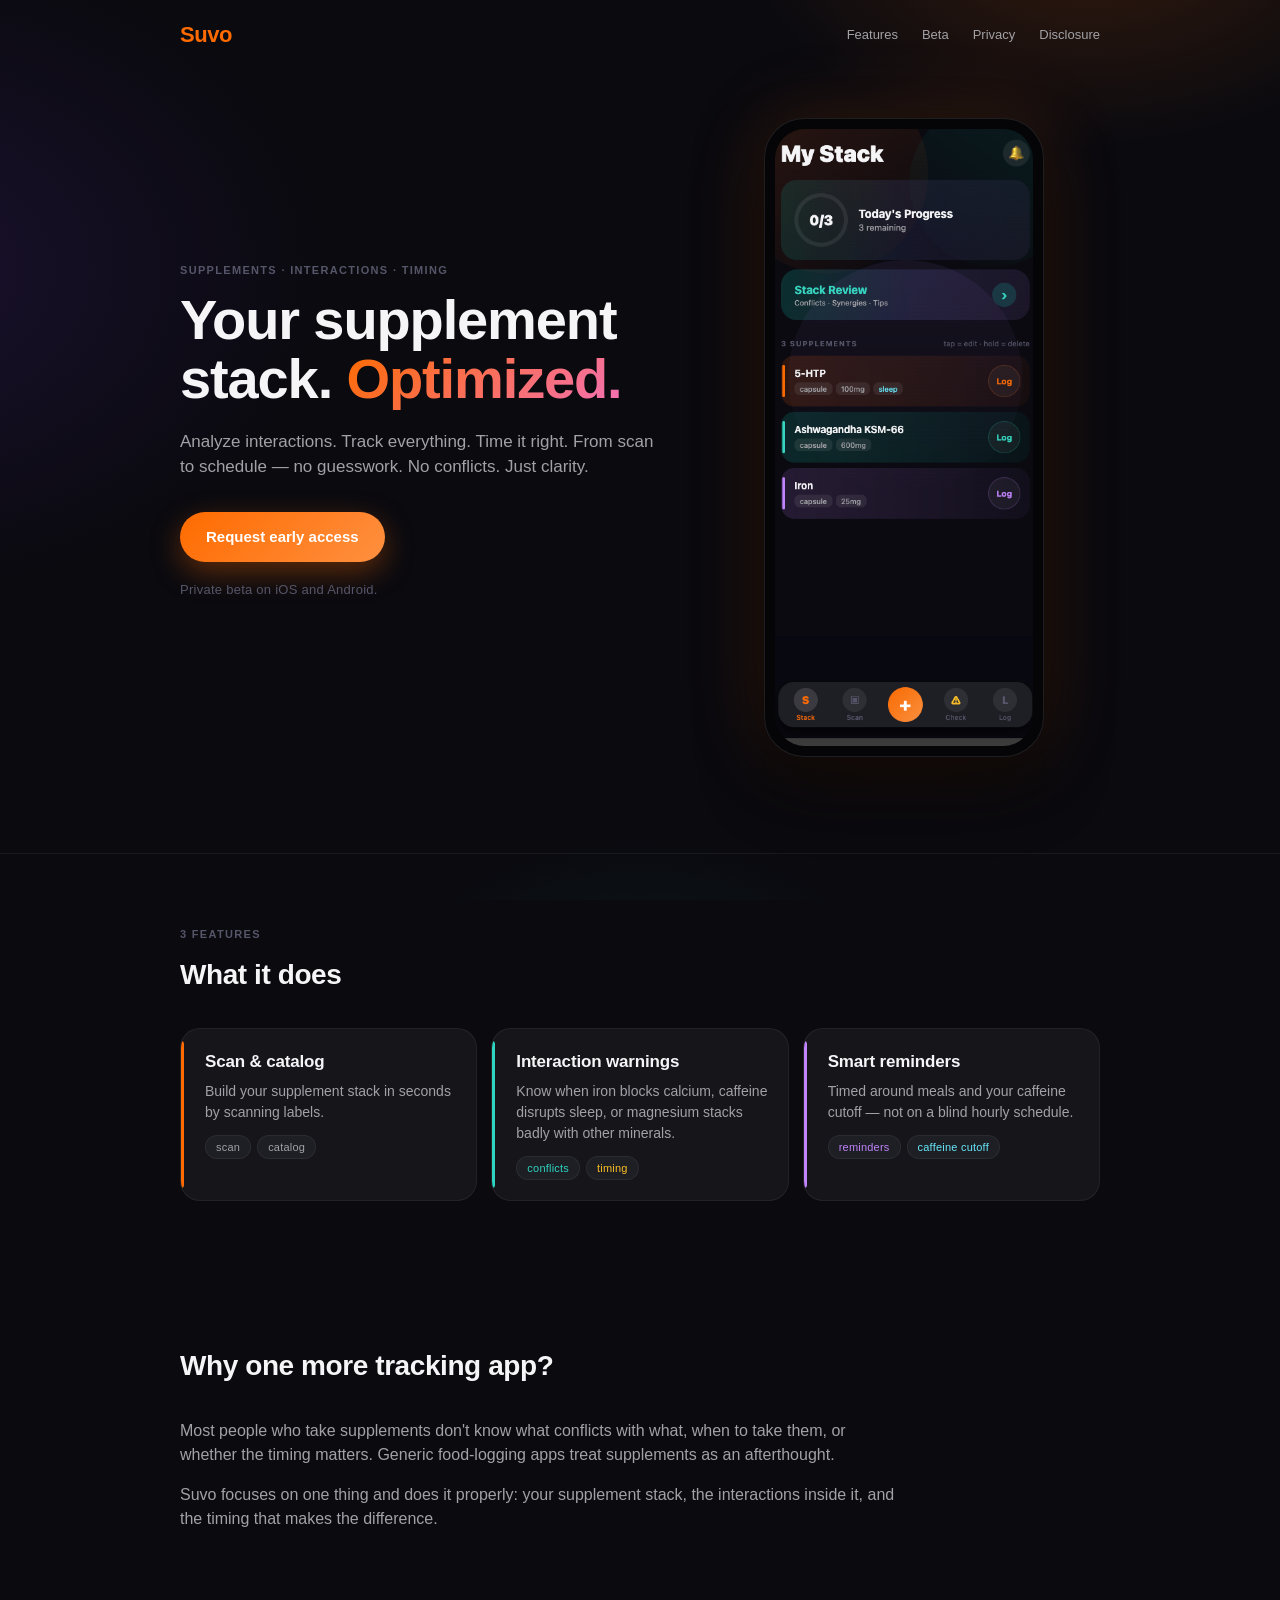
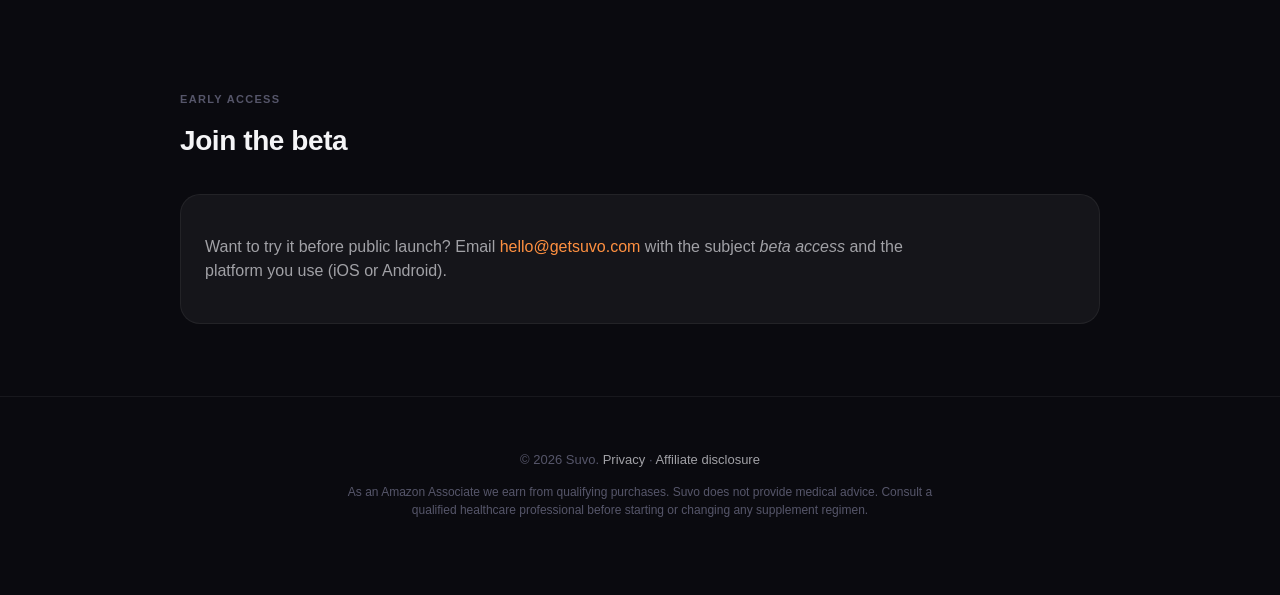
==== index.html @ 3c83281f "copy(landing): section label → 'Supplements · Interactions · Timing' Co-Authored-By: Claude Opus 4.7" ====
<!doctype html>
<html lang="en">
<head>
  <meta charset="utf-8" />
  <meta name="viewport" content="width=device-width,initial-scale=1" />
  <title>Suvo — Supplement tracking, interactions & timing</title>
  <meta name="description" content="Suvo is a mobile app for people who take supplements seriously. Scan your stack, spot interactions, and time supplements around meals and sleep." />
  <link rel="stylesheet" href="style.css" />
  <link rel="icon" type="image/x-icon" href="assets/favicon.ico" />
  <link rel="icon" type="image/png" sizes="96x96" href="assets/favicon-96.png" />
  <link rel="icon" type="image/png" sizes="32x32" href="assets/favicon.png" />
  <link rel="apple-touch-icon" sizes="180x180" href="assets/apple-touch-icon.png" />
  <meta property="og:title" content="Suvo — Supplement tracking, interactions & timing" />
  <meta property="og:description" content="Scan your stack, spot interactions, and time supplements around meals and sleep." />
  <meta property="og:image" content="https://getsuvo.com/assets/og-image.png" />
  <meta property="og:type" content="website" />
  <meta name="twitter:card" content="summary_large_image" />
</head>
<body>
  <header class="hero">
    <nav>
      <a href="/" class="brand" aria-label="Suvo home">Suvo</a>
      <a href="#features">Features</a>
      <a href="#beta">Beta</a>
      <a href="privacy.html">Privacy</a>
      <a href="affiliates.html">Disclosure</a>
    </nav>

    <div class="hero-inner">
      <div class="hero-copy">
        <span class="section-label">Supplements · Interactions · Timing</span>
        <h1>Your supplement stack. <span class="accent">Optimized.</span></h1>
        <p class="lede">
          Analyze interactions. Track everything. Time it right.
          From scan to schedule — no guesswork. No conflicts. Just clarity.
        </p>
        <a class="cta" href="#beta">Request early access</a>
        <p class="status">Private beta on iOS and Android.</p>
      </div>
      <div class="hero-shot" aria-hidden="true">
        <div class="phone">
          <img src="img/my-stack.png" alt="Suvo My Stack screen showing Today's Progress, Stack Review, and three supplements: 5-HTP, Ashwagandha KSM-66, and Iron." />
        </div>
      </div>
    </div>
  </header>

  <section id="features" class="features">
    <span class="section-label">3 Features</span>
    <h2>What it does</h2>
    <div class="grid">
      <article>
        <h3>Scan &amp; catalog</h3>
        <p>Build your supplement stack in seconds by scanning labels.</p>
        <div class="tags">
          <span class="tag">scan</span>
          <span class="tag">catalog</span>
        </div>
      </article>
      <article>
        <h3>Interaction warnings</h3>
        <p>Know when iron blocks calcium, caffeine disrupts sleep, or magnesium stacks badly with other minerals.</p>
        <div class="tags">
          <span class="tag teal">conflicts</span>
          <span class="tag warn">timing</span>
        </div>
      </article>
      <article>
        <h3>Smart reminders</h3>
        <p>Timed around meals and your caffeine cutoff — not on a blind hourly schedule.</p>
        <div class="tags">
          <span class="tag purple">reminders</span>
          <span class="tag info">caffeine cutoff</span>
        </div>
      </article>
    </div>
  </section>

  <section id="about" class="about">
    <h2>Why one more tracking app?</h2>
    <p>
      Most people who take supplements don't know what conflicts with what, when to take them,
      or whether the timing matters. Generic food-logging apps treat supplements as an afterthought.
    </p>
    <p>
      Suvo focuses on one thing and does it properly: your supplement stack, the interactions
      inside it, and the timing that makes the difference.
    </p>
  </section>

  <section id="beta" class="beta">
    <span class="section-label">Early access</span>
    <h2>Join the beta</h2>
    <div class="card">
      <p>
        Want to try it before public launch?
        Email <a href="mailto:hello@getsuvo.com">hello@getsuvo.com</a> with the subject
        <em>beta access</em> and the platform you use (iOS or Android).
      </p>
    </div>
  </section>

  <footer>
    <p>&copy; 2026 Suvo. <a href="privacy.html">Privacy</a> · <a href="affiliates.html">Affiliate disclosure</a></p>
    <p class="fine">
      As an Amazon Associate we earn from qualifying purchases.
      Suvo does not provide medical advice. Consult a qualified healthcare professional
      before starting or changing any supplement regimen.
    </p>
  </footer>
</body>
</html>
---- style.css ----
/* Suvo landing — mirrors mobile/lib/theme.ts */

:root {
  --brand: #FF6B00;
  --brand-light: #FF9040;
  --brand-dark: #CC5500;

  --bg: #0A0A0F;
  --bg-card: #15151A;
  --bg-elevated: #1E1E25;

  --text: #F5F5F7;
  --text-secondary: #A1A1A6;
  --text-muted: #56566A;

  --success: #34D399;
  --warning: #FBBF24;
  --danger: #FB7185;
  --info: #67E8F9;
  --purple: #C084FC;
  --teal: #2DD4BF;
  --pink: #F472B6;
  --lime: #A3E635;

  --border: rgba(255,255,255,0.06);
  --border-light: rgba(255,255,255,0.1);

  --radius-sm: 8px;
  --radius-md: 14px;
  --radius-lg: 20px;
  --radius-xl: 24px;
  --radius-full: 999px;

  --max: 960px;
}

* { box-sizing: border-box; }

html, body {
  margin: 0;
  background: var(--bg);
  color: var(--text);
  font-family: -apple-system, BlinkMacSystemFont, "SF Pro Display", "Segoe UI", Roboto, "Helvetica Neue", Arial, sans-serif;
  line-height: 1.5;
  -webkit-font-smoothing: antialiased;
  text-rendering: optimizeLegibility;
}

body {
  /* Ambient background glows — echoes ambient-bg.tsx */
  background-color: var(--bg);
  background-image:
    radial-gradient(600px 400px at 85% -10%, rgba(255,107,0,0.18), transparent 60%),
    radial-gradient(700px 500px at -10% 30%, rgba(124,58,237,0.15), transparent 65%),
    radial-gradient(500px 400px at 50% 120%, rgba(45,212,191,0.12), transparent 60%);
  background-attachment: fixed;
  min-height: 100vh;
}

a { color: var(--text); text-decoration: none; }
a:hover { opacity: 0.85; }

/* ---------- Nav ---------- */

nav {
  display: flex;
  gap: 24px;
  align-items: center;
  max-width: var(--max);
  margin: 0 auto;
  padding: 24px 20px;
  flex-wrap: wrap;
}

.brand {
  display: inline-flex;
  align-items: center;
  margin-right: auto;
  color: var(--brand);
  text-decoration: none;
  font-weight: 800;
  font-size: 22px;
  letter-spacing: -0.02em;
  line-height: 1;
}
.brand:hover { opacity: 1; color: var(--brand-light); }

nav a:not(.brand) {
  color: var(--text-secondary);
  font-size: 13px;
  font-weight: 500;
}
nav a:not(.brand):hover { color: var(--text); }

/* ---------- Hero ---------- */

.hero {
  padding-bottom: 64px;
  border-bottom: 1px solid var(--border);
}

.hero-inner {
  max-width: var(--max);
  margin: 0 auto;
  padding: 48px 20px 32px;
  display: grid;
  grid-template-columns: 1.1fr 0.9fr;
  gap: 48px;
  align-items: center;
}

@media (max-width: 820px) {
  .hero-inner { grid-template-columns: 1fr; gap: 40px; }
  .hero-shot { order: -1; }
}

.hero-copy { min-width: 0; }

.hero-shot {
  display: flex;
  justify-content: center;
}

.phone {
  position: relative;
  width: 280px;
  padding: 10px;
  background: #050508;
  border-radius: 40px;
  border: 1px solid var(--border-light);
  box-shadow:
    0 30px 60px rgba(0,0,0,0.55),
    0 0 80px rgba(255,107,0,0.18);
}

.phone img {
  display: block;
  width: 100%;
  height: auto;
  border-radius: 30px;
}

h1 {
  font-size: clamp(34px, 6vw, 56px);
  line-height: 1.05;
  margin: 0 0 20px;
  letter-spacing: -0.02em;
  font-weight: 900;
}

.hero h1 .accent {
  background: linear-gradient(135deg, var(--brand) 0%, var(--pink) 100%);
  -webkit-background-clip: text;
  background-clip: text;
  color: transparent;
}

.lede {
  font-size: 17px;
  color: var(--text-secondary);
  max-width: 620px;
  margin: 0 0 32px;
}

.cta {
  display: inline-block;
  background: linear-gradient(135deg, var(--brand) 0%, var(--brand-light) 100%);
  color: #fff;
  padding: 14px 26px;
  border-radius: var(--radius-full);
  font-weight: 700;
  font-size: 15px;
  box-shadow: 0 10px 30px rgba(255,107,0,0.35);
  transition: transform 0.15s ease, box-shadow 0.15s ease;
}
.cta:hover {
  opacity: 1;
  transform: translateY(-1px);
  box-shadow: 0 14px 34px rgba(255,107,0,0.45);
}

.status {
  color: var(--text-muted);
  font-size: 13px;
  margin-top: 18px;
  letter-spacing: 0.02em;
}

/* ---------- Sections ---------- */

section {
  padding: 72px 20px;
  max-width: var(--max);
  margin: 0 auto;
}

.section-label {
  display: block;
  font-size: 11px;
  font-weight: 700;
  letter-spacing: 0.12em;
  color: var(--text-muted);
  text-transform: uppercase;
  margin-bottom: 12px;
}

h2 {
  font-size: 28px;
  margin: 0 0 32px;
  letter-spacing: -0.015em;
  font-weight: 700;
}

h3 {
  font-size: 17px;
  margin: 0 0 6px;
  font-weight: 600;
  letter-spacing: -0.01em;
}

/* ---------- Feature grid (mirrors supplement cards) ---------- */

.grid {
  display: grid;
  grid-template-columns: repeat(auto-fit, minmax(240px, 1fr));
  gap: 14px;
}

.grid article {
  position: relative;
  background: var(--bg-card);
  border: 1px solid var(--border);
  padding: 20px 20px 20px 24px;
  border-radius: var(--radius-lg);
  overflow: hidden;
}

/* Accent rail on the left — matches supplement list rows */
.grid article::before {
  content: "";
  position: absolute;
  left: 0; top: 12px; bottom: 12px;
  width: 3px;
  border-radius: 0 3px 3px 0;
  background: var(--brand);
}
.grid article:nth-child(2)::before { background: var(--teal); }
.grid article:nth-child(3)::before { background: var(--purple); }
.grid article:nth-child(4)::before { background: var(--pink); }

.grid p {
  margin: 0;
  color: var(--text-secondary);
  font-size: 14px;
}

.tags {
  display: flex;
  flex-wrap: wrap;
  gap: 6px;
  margin-top: 12px;
}

.tag {
  display: inline-block;
  padding: 3px 10px;
  background: var(--bg-elevated);
  color: var(--text-secondary);
  border: 1px solid var(--border);
  border-radius: var(--radius-full);
  font-size: 11px;
  font-weight: 500;
  letter-spacing: 0.02em;
}
.tag.teal   { color: var(--teal); }
.tag.purple { color: var(--purple); }
.tag.pink   { color: var(--pink); }
.tag.info   { color: var(--info); }
.tag.warn   { color: var(--warning); }

/* ---------- About & beta ---------- */

.about p,
.beta p {
  color: var(--text-secondary);
  font-size: 16px;
  max-width: 720px;
}
.beta a { color: var(--brand-light); }
.beta a:hover { color: var(--brand); }

.beta .card {
  background: var(--bg-card);
  border: 1px solid var(--border);
  border-radius: var(--radius-lg);
  padding: 24px;
  margin-top: 20px;
}

/* ---------- Footer ---------- */

footer {
  padding: 40px 20px 64px;
  border-top: 1px solid var(--border);
  text-align: center;
  color: var(--text-muted);
  font-size: 13px;
}

footer a { color: var(--text-secondary); }
footer a:hover { color: var(--text); }

.fine {
  margin-top: 14px;
  font-size: 12px;
  max-width: 620px;
  margin-left: auto;
  margin-right: auto;
  color: var(--text-muted);
}

/* ---------- Legal pages ---------- */

.legal {
  max-width: 720px;
  margin: 48px auto;
  padding: 0 20px;
}
.legal h1 { font-size: 32px; margin-bottom: 12px; font-weight: 800; letter-spacing: -0.02em; }
.legal h2 { font-size: 18px; margin-top: 32px; font-weight: 600; }
.legal p, .legal li { color: var(--text-secondary); }
.legal ul { padding-left: 20px; }
.legal a { color: var(--brand-light); }
.legal a:hover { color: var(--brand); }
.legal .back { color: var(--text-muted); font-size: 13px; }
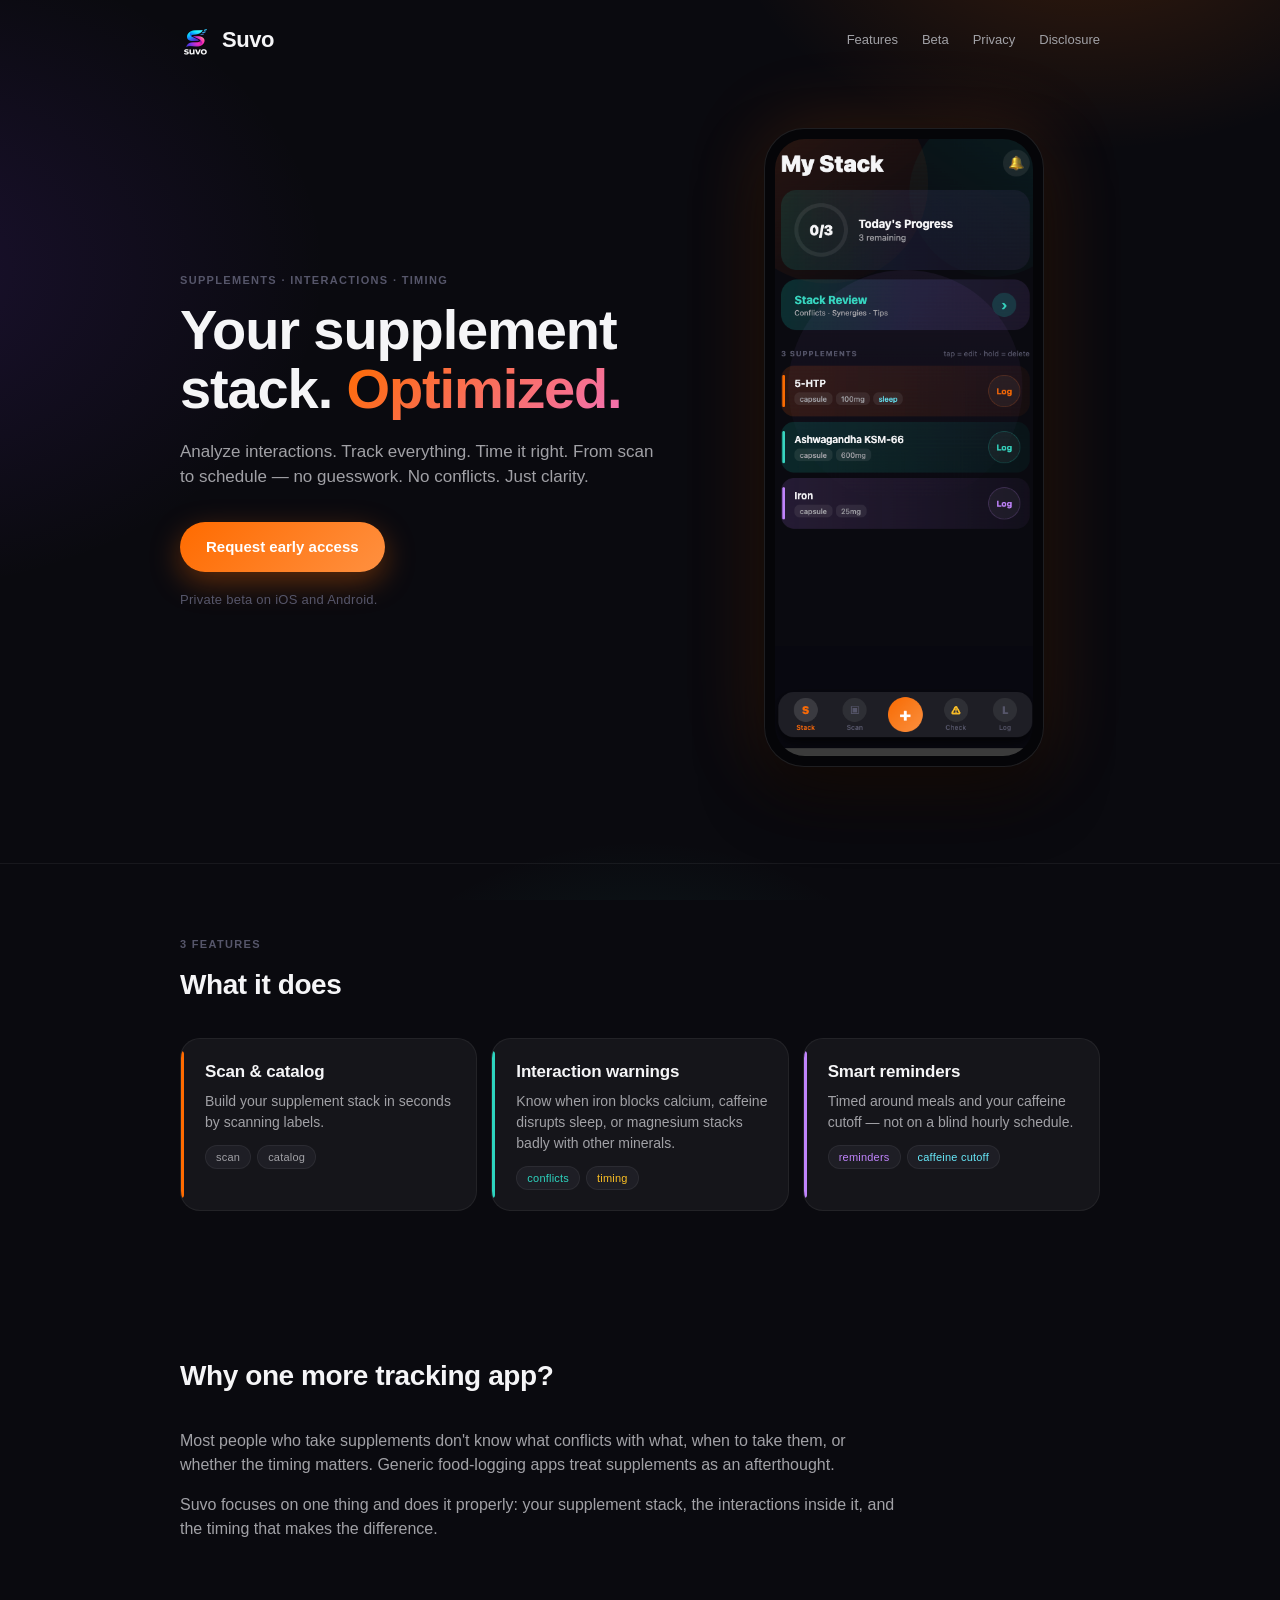
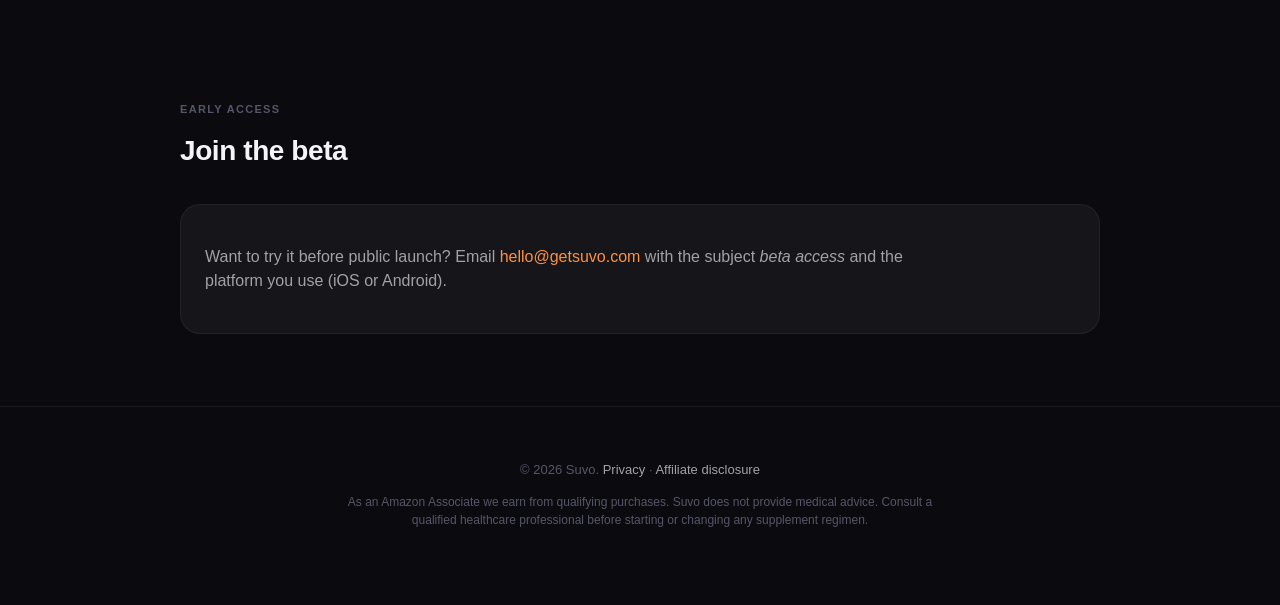
==== commit 075f7924: "feat(landing): add brand mark to nav 32px ribbon-S mark next to wordmark. Mark sourced from raster b" ====
--- a/index.html
+++ b/index.html
@@ -19,7 +19,10 @@
 <body>
   <header class="hero">
     <nav>
-      <a href="/" class="brand" aria-label="Suvo home">Suvo</a>
+      <a href="/" class="brand" aria-label="Suvo home">
+        <img src="assets/brand-mark.png" alt="" width="32" height="32" />
+        <span>Suvo</span>
+      </a>
       <a href="#features">Features</a>
       <a href="#beta">Beta</a>
       <a href="privacy.html">Privacy</a>
--- a/style.css
+++ b/style.css
@@ -75,15 +75,21 @@
 .brand {
   display: inline-flex;
   align-items: center;
+  gap: 10px;
   margin-right: auto;
-  color: var(--brand);
+  color: var(--text);
   text-decoration: none;
   font-weight: 800;
   font-size: 22px;
   letter-spacing: -0.02em;
   line-height: 1;
 }
-.brand:hover { opacity: 1; color: var(--brand-light); }
+.brand img {
+  height: 32px;
+  width: 32px;
+  display: block;
+}
+.brand:hover { opacity: 0.9; }
 
 nav a:not(.brand) {
   color: var(--text-secondary);
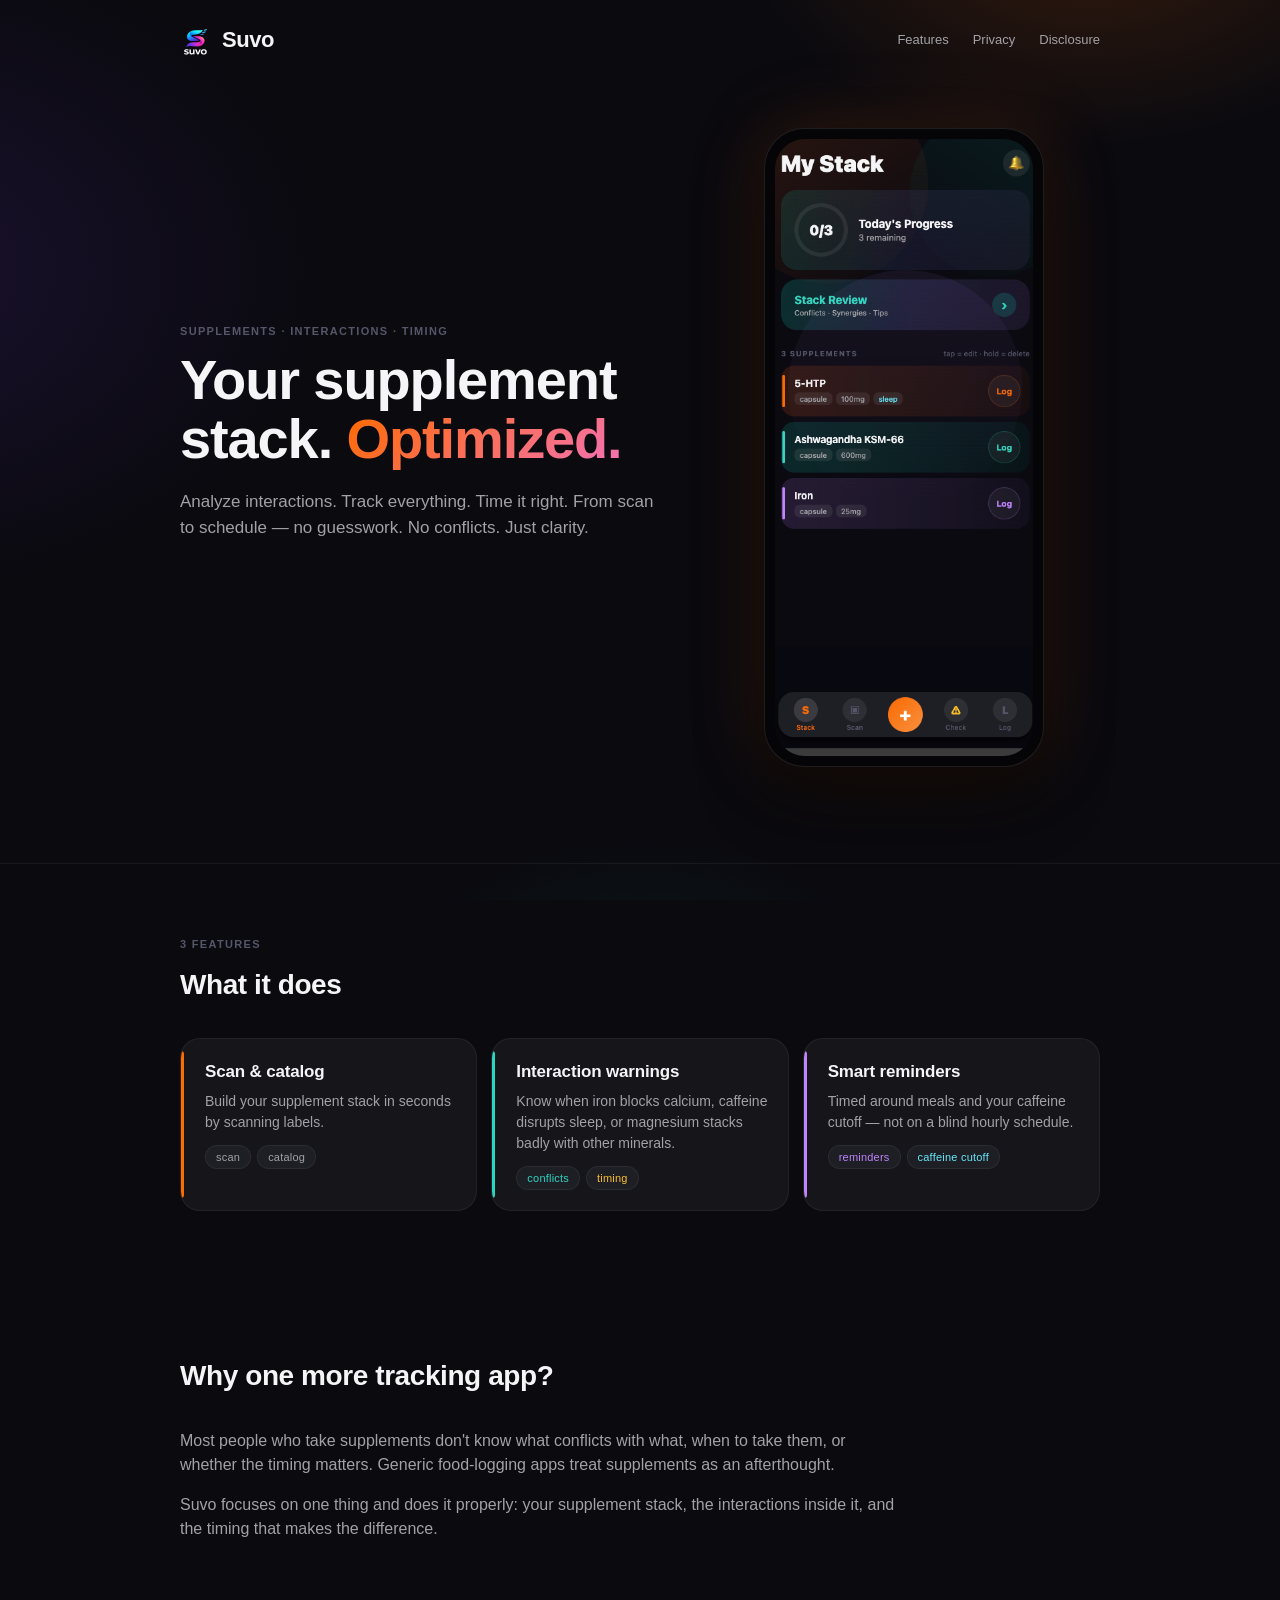
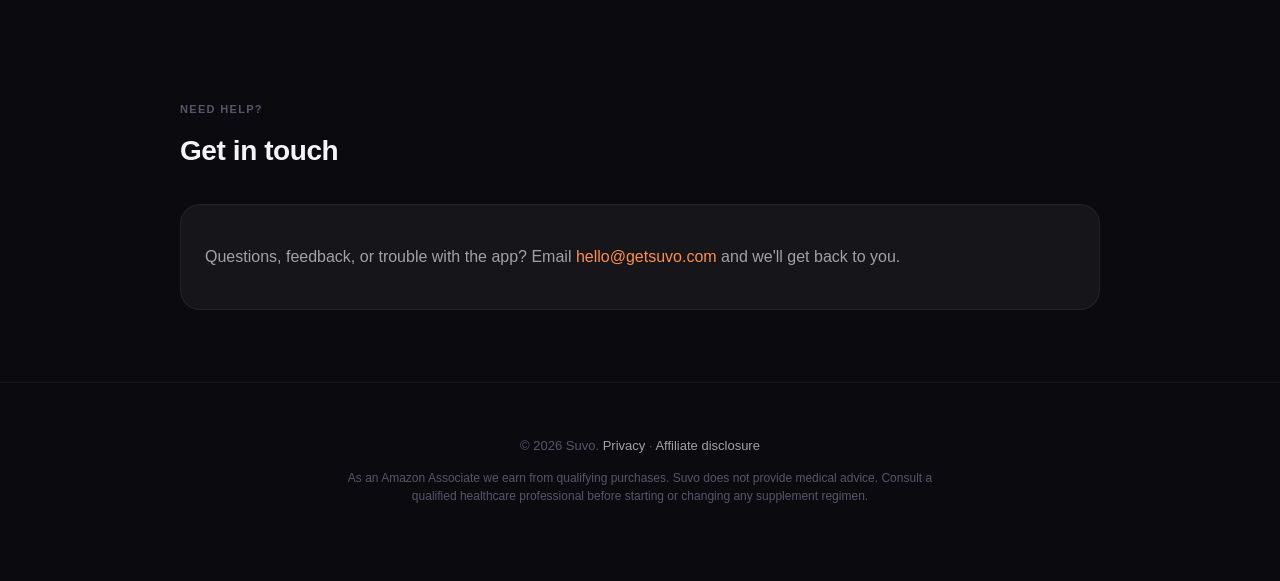
==== commit 0a368c22: "fix(T-129): strip beta/early-access wording (Apple 2.2 recovery) Apple rejected build 34 with Guidel" ====
--- a/index.html
+++ b/index.html
@@ -3,6 +3,7 @@
 <head>
   <meta charset="utf-8" />
   <meta name="viewport" content="width=device-width,initial-scale=1" />
+  <meta http-equiv="Content-Security-Policy" content="default-src 'self'; img-src 'self' https: data:; style-src 'self' 'unsafe-inline'; script-src 'self'; base-uri 'self'; form-action 'self'; frame-ancestors 'none'" />
   <title>Suvo — Supplement tracking, interactions & timing</title>
   <meta name="description" content="Suvo is a mobile app for people who take supplements seriously. Scan your stack, spot interactions, and time supplements around meals and sleep." />
   <link rel="stylesheet" href="style.css" />
@@ -24,7 +25,6 @@
         <span>Suvo</span>
       </a>
       <a href="#features">Features</a>
-      <a href="#beta">Beta</a>
       <a href="privacy.html">Privacy</a>
       <a href="affiliates.html">Disclosure</a>
     </nav>
@@ -37,8 +37,6 @@
           Analyze interactions. Track everything. Time it right.
           From scan to schedule — no guesswork. No conflicts. Just clarity.
         </p>
-        <a class="cta" href="#beta">Request early access</a>
-        <p class="status">Private beta on iOS and Android.</p>
       </div>
       <div class="hero-shot" aria-hidden="true">
         <div class="phone">
@@ -91,14 +89,13 @@
     </p>
   </section>
 
-  <section id="beta" class="beta">
-    <span class="section-label">Early access</span>
-    <h2>Join the beta</h2>
+  <section id="support" class="support">
+    <span class="section-label">Need help?</span>
+    <h2>Get in touch</h2>
     <div class="card">
       <p>
-        Want to try it before public launch?
-        Email <a href="mailto:hello@getsuvo.com">hello@getsuvo.com</a> with the subject
-        <em>beta access</em> and the platform you use (iOS or Android).
+        Questions, feedback, or trouble with the app?
+        Email <a href="mailto:hello@getsuvo.com">hello@getsuvo.com</a> and we'll get back to you.
       </p>
     </div>
   </section>
--- a/style.css
+++ b/style.css
@@ -284,18 +284,18 @@
 .tag.info   { color: var(--info); }
 .tag.warn   { color: var(--warning); }
 
-/* ---------- About & beta ---------- */
+/* ---------- About & support ---------- */
 
 .about p,
-.beta p {
+.support p {
   color: var(--text-secondary);
   font-size: 16px;
   max-width: 720px;
 }
-.beta a { color: var(--brand-light); }
-.beta a:hover { color: var(--brand); }
-
-.beta .card {
+.support a { color: var(--brand-light); }
+.support a:hover { color: var(--brand); }
+
+.support .card {
   background: var(--bg-card);
   border: 1px solid var(--border);
   border-radius: var(--radius-lg);
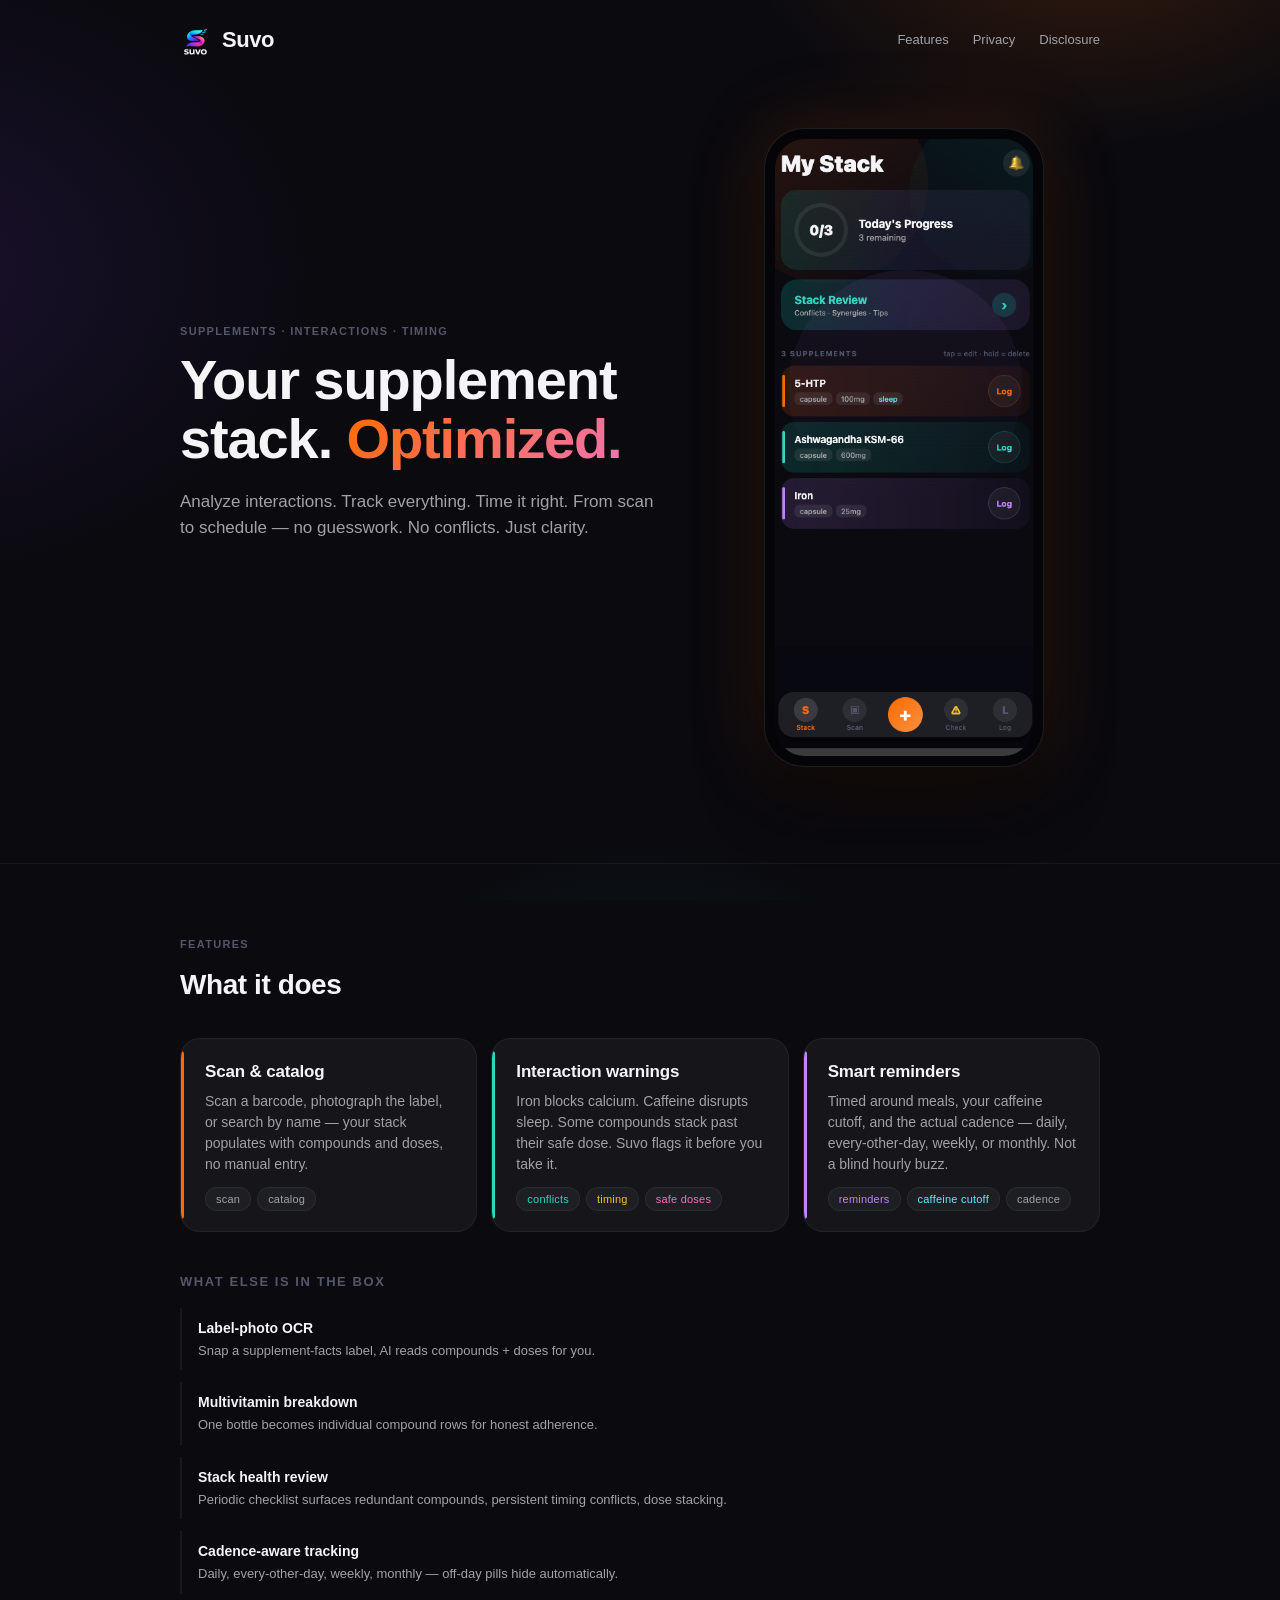
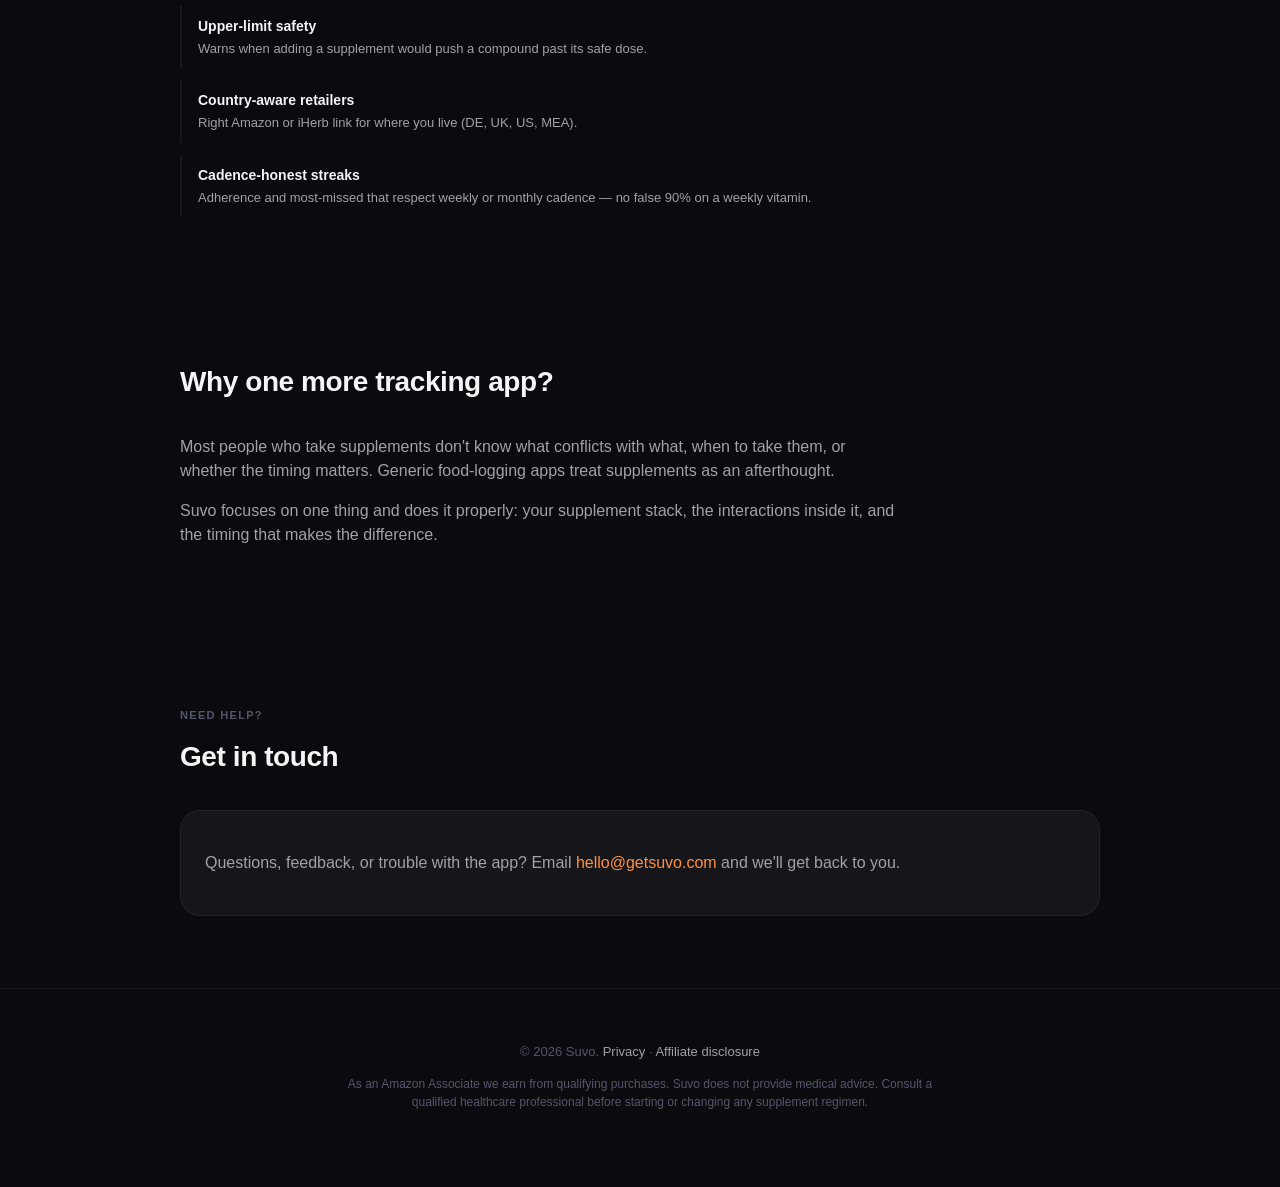
==== commit 21197f47: "feat(T-132): expand features section + "What else is in the box" Hero "Features" section was telling" ====
--- a/index.html
+++ b/index.html
@@ -47,12 +47,12 @@
   </header>
 
   <section id="features" class="features">
-    <span class="section-label">3 Features</span>
+    <span class="section-label">Features</span>
     <h2>What it does</h2>
     <div class="grid">
       <article>
         <h3>Scan &amp; catalog</h3>
-        <p>Build your supplement stack in seconds by scanning labels.</p>
+        <p>Scan a barcode, photograph the label, or search by name — your stack populates with compounds and doses, no manual entry.</p>
         <div class="tags">
           <span class="tag">scan</span>
           <span class="tag">catalog</span>
@@ -60,21 +60,55 @@
       </article>
       <article>
         <h3>Interaction warnings</h3>
-        <p>Know when iron blocks calcium, caffeine disrupts sleep, or magnesium stacks badly with other minerals.</p>
+        <p>Iron blocks calcium. Caffeine disrupts sleep. Some compounds stack past their safe dose. Suvo flags it before you take it.</p>
         <div class="tags">
           <span class="tag teal">conflicts</span>
           <span class="tag warn">timing</span>
+          <span class="tag pink">safe doses</span>
         </div>
       </article>
       <article>
         <h3>Smart reminders</h3>
-        <p>Timed around meals and your caffeine cutoff — not on a blind hourly schedule.</p>
+        <p>Timed around meals, your caffeine cutoff, and the actual cadence — daily, every-other-day, weekly, or monthly. Not a blind hourly buzz.</p>
         <div class="tags">
           <span class="tag purple">reminders</span>
           <span class="tag info">caffeine cutoff</span>
+          <span class="tag">cadence</span>
         </div>
       </article>
     </div>
+
+    <h3 class="more-heading">What else is in the box</h3>
+    <dl class="more-list">
+      <div>
+        <dt>Label-photo OCR</dt>
+        <dd>Snap a supplement-facts label, AI reads compounds + doses for you.</dd>
+      </div>
+      <div>
+        <dt>Multivitamin breakdown</dt>
+        <dd>One bottle becomes individual compound rows for honest adherence.</dd>
+      </div>
+      <div>
+        <dt>Stack health review</dt>
+        <dd>Periodic checklist surfaces redundant compounds, persistent timing conflicts, dose stacking.</dd>
+      </div>
+      <div>
+        <dt>Cadence-aware tracking</dt>
+        <dd>Daily, every-other-day, weekly, monthly — off-day pills hide automatically.</dd>
+      </div>
+      <div>
+        <dt>Upper-limit safety</dt>
+        <dd>Warns when adding a supplement would push a compound past its safe dose.</dd>
+      </div>
+      <div>
+        <dt>Country-aware retailers</dt>
+        <dd>Right Amazon or iHerb link for where you live (DE, UK, US, MEA).</dd>
+      </div>
+      <div>
+        <dt>Cadence-honest streaks</dt>
+        <dd>Adherence and most-missed that respect weekly or monthly cadence — no false 90% on a weekly vitamin.</dd>
+      </div>
+    </dl>
   </section>
 
   <section id="about" class="about">
--- a/style.css
+++ b/style.css
@@ -284,6 +284,49 @@
 .tag.info   { color: var(--info); }
 .tag.warn   { color: var(--warning); }
 
+/* ---------- "What else is in the box" list ---------- */
+
+.more-heading {
+  margin: 40px 0 16px;
+  font-size: 13px;
+  font-weight: 700;
+  letter-spacing: 0.12em;
+  text-transform: uppercase;
+  color: var(--text-muted);
+}
+
+.more-list {
+  display: grid;
+  grid-template-columns: 1fr;
+  gap: 12px;
+  margin: 0;
+  padding: 0;
+}
+
+.more-list > div {
+  position: relative;
+  padding: 10px 0 10px 16px;
+  border-left: 2px solid var(--border);
+}
+
+.more-list > div:hover {
+  border-left-color: var(--brand);
+}
+
+.more-list dt {
+  font-size: 14px;
+  font-weight: 600;
+  color: var(--text);
+  margin: 0 0 2px;
+}
+
+.more-list dd {
+  font-size: 13px;
+  color: var(--text-secondary);
+  margin: 0;
+  line-height: 1.5;
+}
+
 /* ---------- About & support ---------- */
 
 .about p,
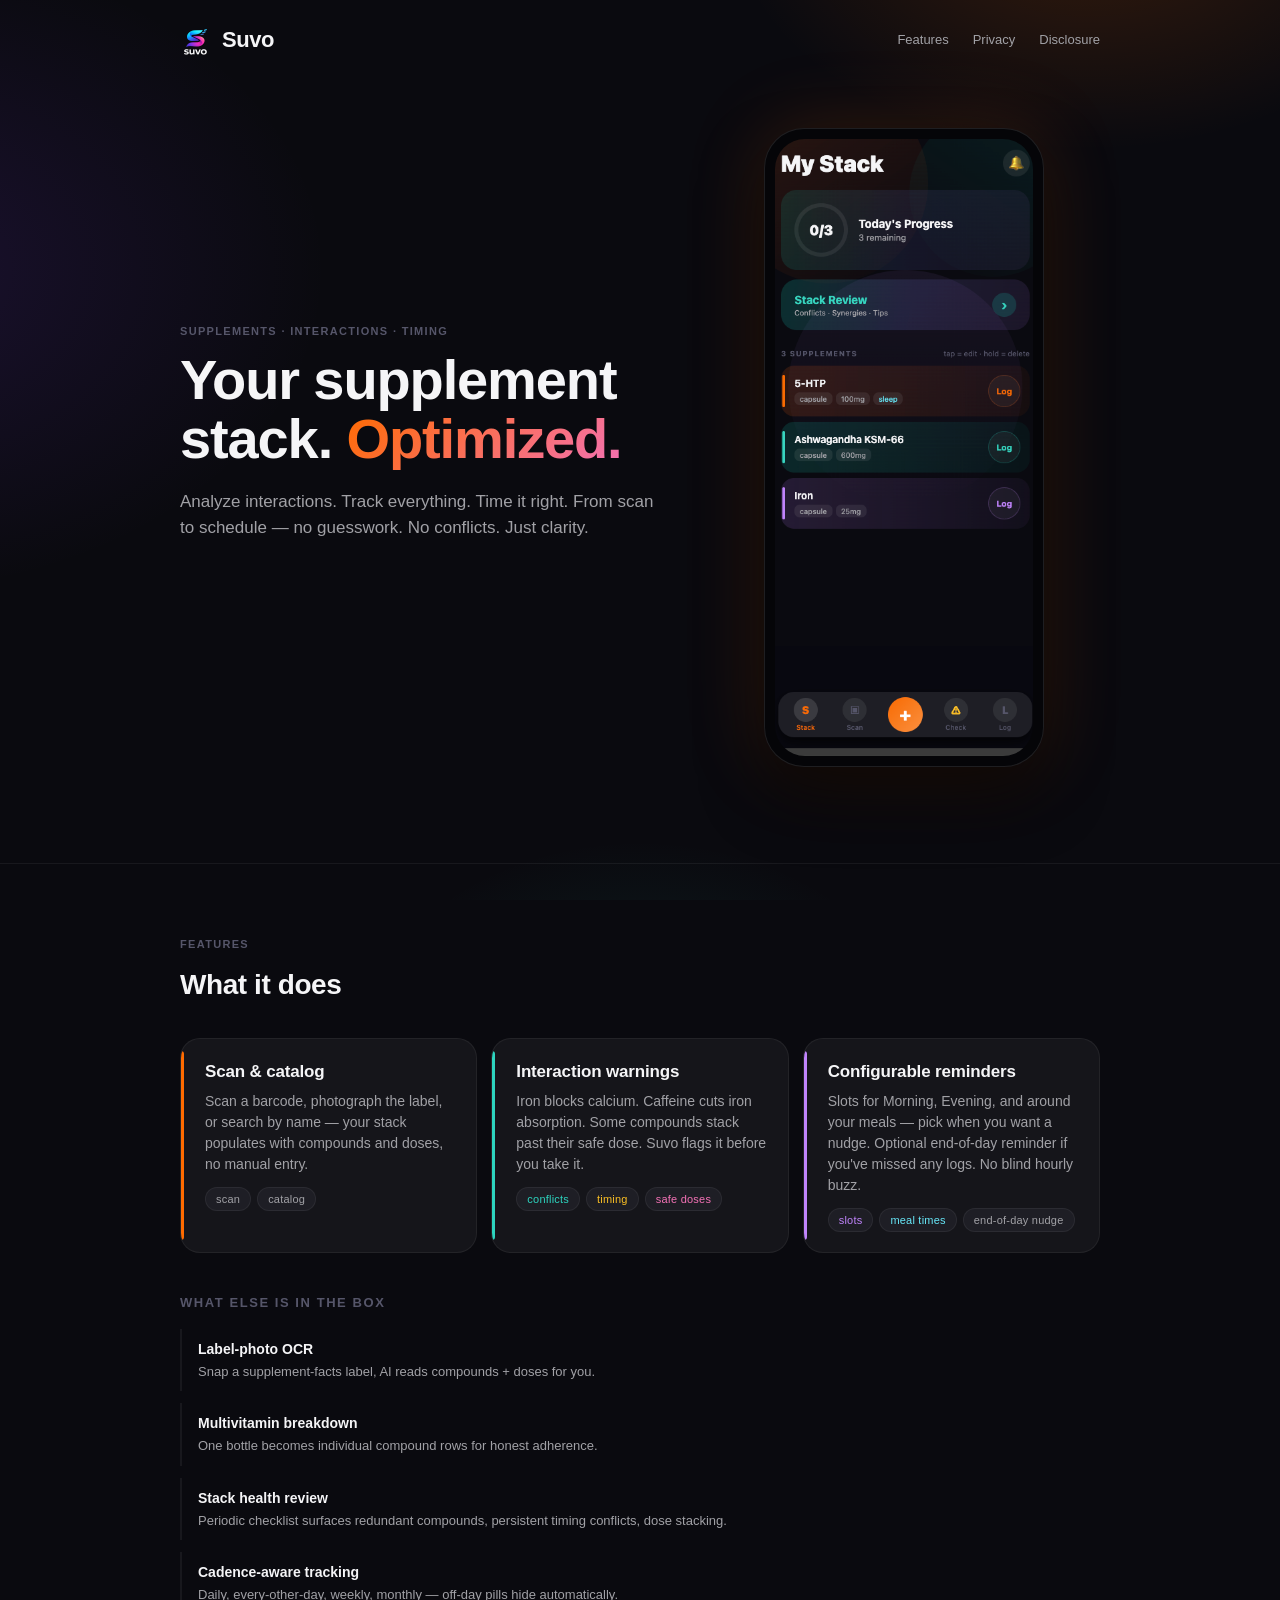
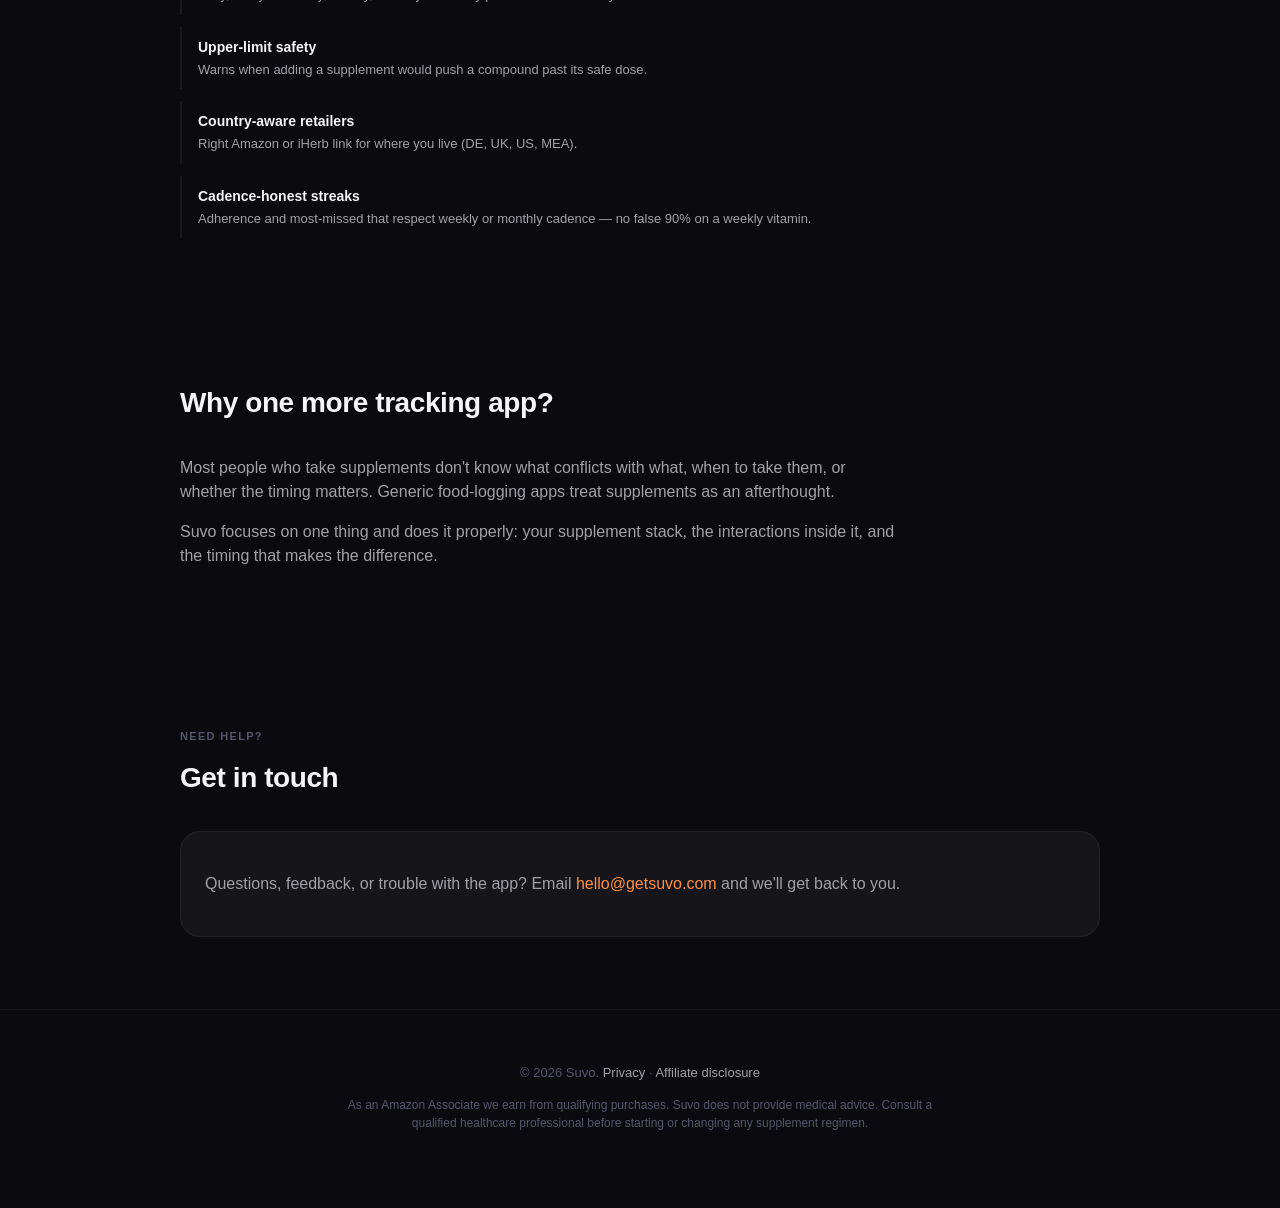
==== commit 5974d035: "fix(T-134): honest landing copy — drop overpromised reminder claims T-132 shipped Card 3 ("Smart rem" ====
--- a/index.html
+++ b/index.html
@@ -60,7 +60,7 @@
       </article>
       <article>
         <h3>Interaction warnings</h3>
-        <p>Iron blocks calcium. Caffeine disrupts sleep. Some compounds stack past their safe dose. Suvo flags it before you take it.</p>
+        <p>Iron blocks calcium. Caffeine cuts iron absorption. Some compounds stack past their safe dose. Suvo flags it before you take it.</p>
         <div class="tags">
           <span class="tag teal">conflicts</span>
           <span class="tag warn">timing</span>
@@ -68,12 +68,12 @@
         </div>
       </article>
       <article>
-        <h3>Smart reminders</h3>
-        <p>Timed around meals, your caffeine cutoff, and the actual cadence — daily, every-other-day, weekly, or monthly. Not a blind hourly buzz.</p>
+        <h3>Configurable reminders</h3>
+        <p>Slots for Morning, Evening, and around your meals — pick when you want a nudge. Optional end-of-day reminder if you've missed any logs. No blind hourly buzz.</p>
         <div class="tags">
-          <span class="tag purple">reminders</span>
-          <span class="tag info">caffeine cutoff</span>
-          <span class="tag">cadence</span>
+          <span class="tag purple">slots</span>
+          <span class="tag info">meal times</span>
+          <span class="tag">end-of-day nudge</span>
         </div>
       </article>
     </div>
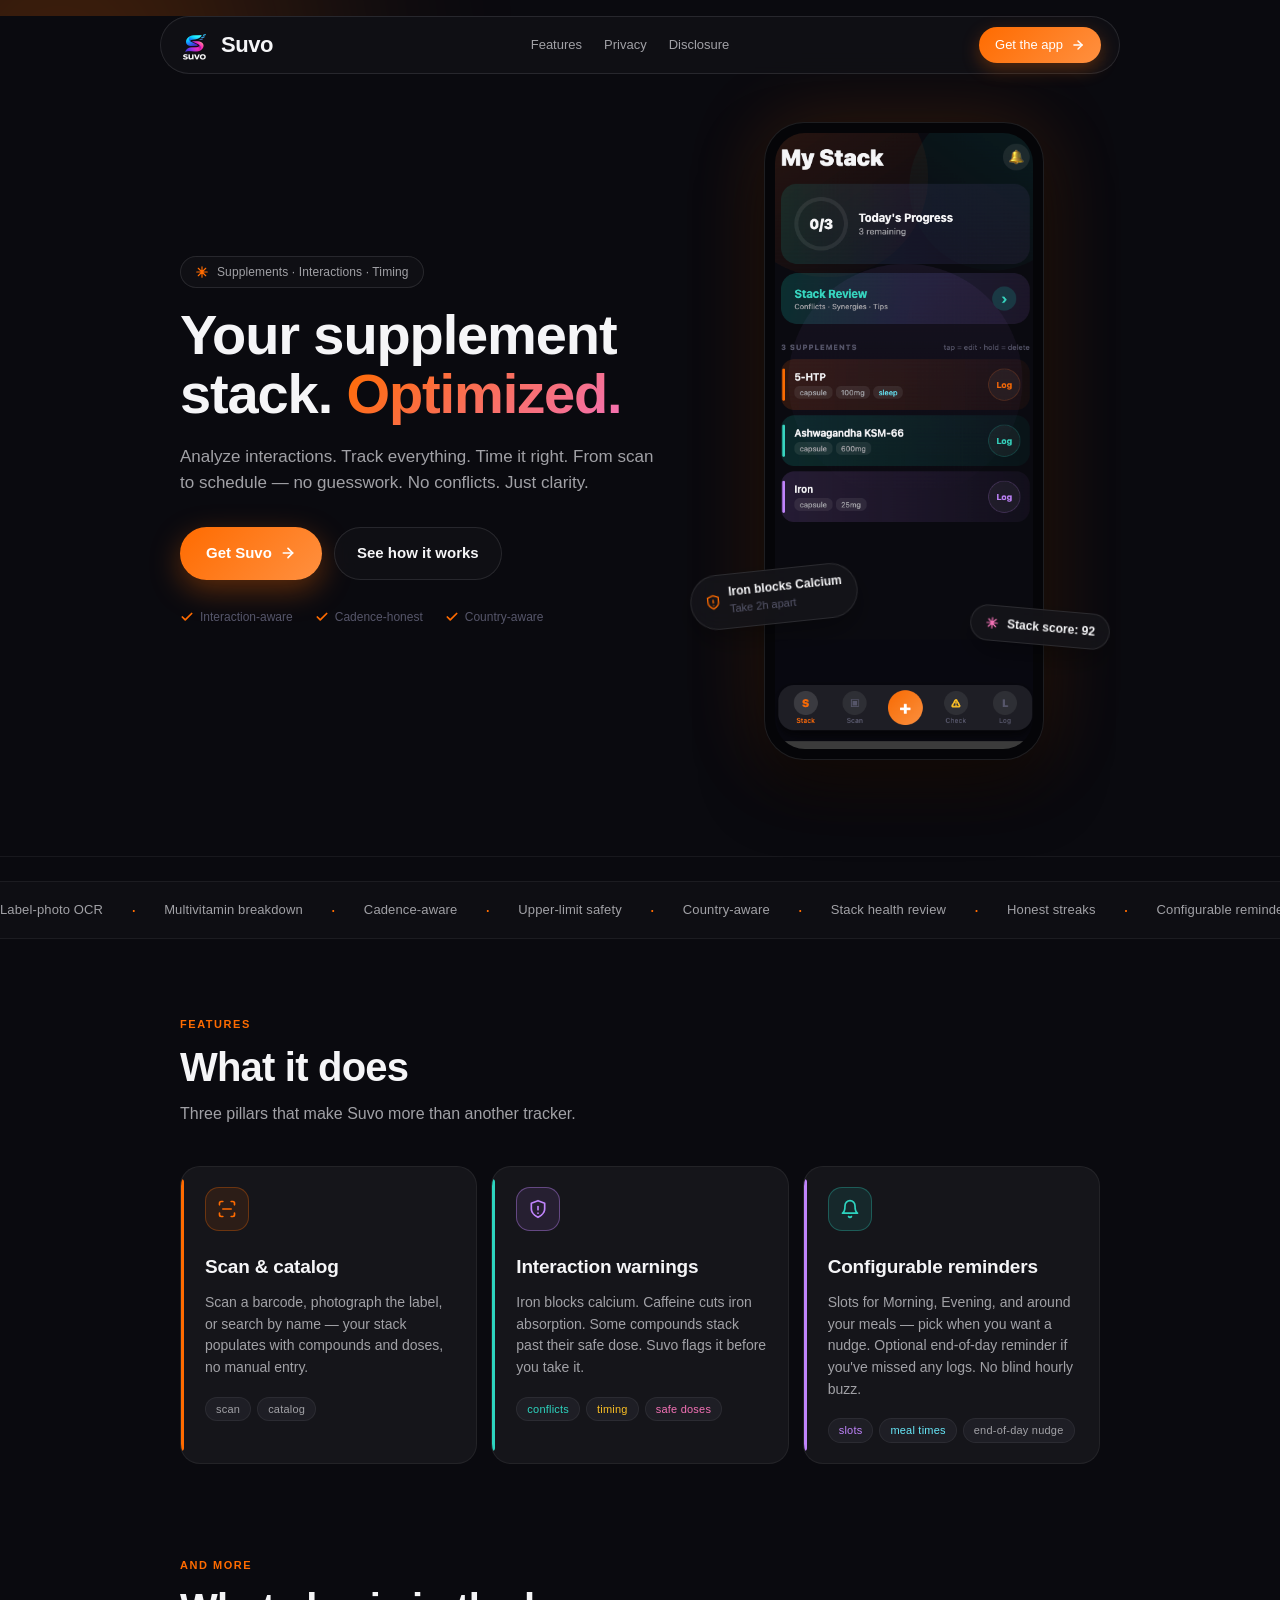
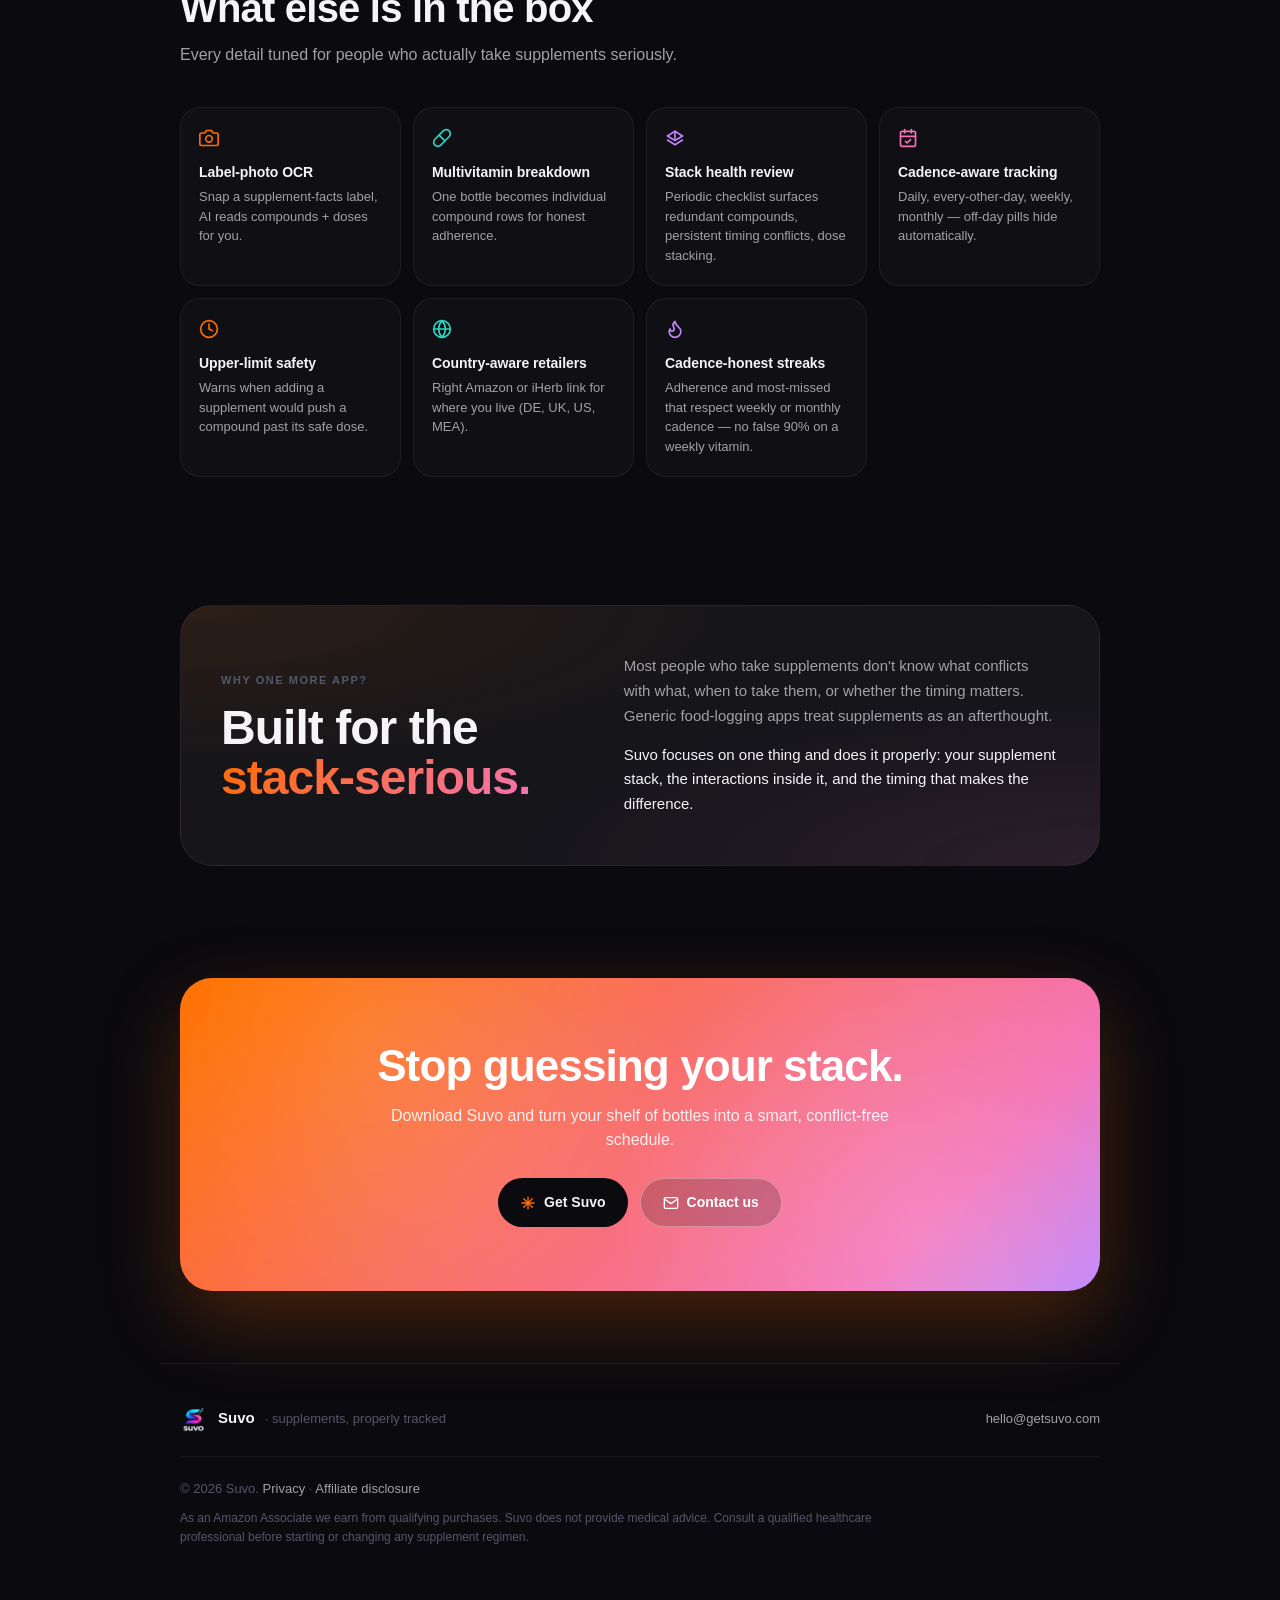
==== commit 03f4eac5: "feat(T-136): full bloom-glow port — marquee, restyled cards, why card, CTA Replace post-T-135 layout" ====
--- a/index.html
+++ b/index.html
@@ -18,39 +18,130 @@
   <meta name="twitter:card" content="summary_large_image" />
 </head>
 <body>
+  <div class="bg-blobs" aria-hidden="true">
+    <div class="bg-blob bg-blob-orange"></div>
+    <div class="bg-blob bg-blob-purple"></div>
+    <div class="bg-blob bg-blob-teal"></div>
+  </div>
+
   <header class="hero">
-    <nav>
+    <nav class="glass-nav">
       <a href="/" class="brand" aria-label="Suvo home">
         <img src="assets/brand-mark.png" alt="" width="32" height="32" />
         <span>Suvo</span>
       </a>
-      <a href="#features">Features</a>
-      <a href="privacy.html">Privacy</a>
-      <a href="affiliates.html">Disclosure</a>
+      <div class="nav-links">
+        <a href="#features">Features</a>
+        <a href="privacy.html">Privacy</a>
+        <a href="affiliates.html">Disclosure</a>
+      </div>
+      <a class="cta cta-sm" href="mailto:hello@getsuvo.com" aria-label="Get the Suvo app">
+        Get the app
+        <svg class="icon" width="14" height="14" viewBox="0 0 24 24" fill="none" stroke="currentColor" stroke-width="2.5" stroke-linecap="round" stroke-linejoin="round" aria-hidden="true"><line x1="5" y1="12" x2="19" y2="12"/><polyline points="12 5 19 12 12 19"/></svg>
+      </a>
     </nav>
 
     <div class="hero-inner">
       <div class="hero-copy">
-        <span class="section-label">Supplements · Interactions · Timing</span>
+        <span class="eyebrow-chip">
+          <svg class="icon" width="14" height="14" viewBox="0 0 24 24" fill="none" stroke="currentColor" stroke-width="2" stroke-linecap="round" stroke-linejoin="round" aria-hidden="true"><path d="M12 3v18M3 12h18M5.6 5.6l12.8 12.8M18.4 5.6L5.6 18.4"/></svg>
+          Supplements · Interactions · Timing
+        </span>
         <h1>Your supplement stack. <span class="accent">Optimized.</span></h1>
         <p class="lede">
           Analyze interactions. Track everything. Time it right.
           From scan to schedule — no guesswork. No conflicts. Just clarity.
         </p>
+        <div class="hero-ctas">
+          <a class="cta" href="mailto:hello@getsuvo.com">
+            Get Suvo
+            <svg class="icon" width="16" height="16" viewBox="0 0 24 24" fill="none" stroke="currentColor" stroke-width="2.5" stroke-linecap="round" stroke-linejoin="round" aria-hidden="true"><line x1="5" y1="12" x2="19" y2="12"/><polyline points="12 5 19 12 12 19"/></svg>
+          </a>
+          <a class="cta-ghost" href="#features">See how it works</a>
+        </div>
+        <ul class="hero-checks">
+          <li>
+            <svg class="icon check" width="14" height="14" viewBox="0 0 24 24" fill="none" stroke="currentColor" stroke-width="3" stroke-linecap="round" stroke-linejoin="round" aria-hidden="true"><polyline points="20 6 9 17 4 12"/></svg>
+            Interaction-aware
+          </li>
+          <li>
+            <svg class="icon check" width="14" height="14" viewBox="0 0 24 24" fill="none" stroke="currentColor" stroke-width="3" stroke-linecap="round" stroke-linejoin="round" aria-hidden="true"><polyline points="20 6 9 17 4 12"/></svg>
+            Cadence-honest
+          </li>
+          <li>
+            <svg class="icon check" width="14" height="14" viewBox="0 0 24 24" fill="none" stroke="currentColor" stroke-width="3" stroke-linecap="round" stroke-linejoin="round" aria-hidden="true"><polyline points="20 6 9 17 4 12"/></svg>
+            Country-aware
+          </li>
+        </ul>
       </div>
       <div class="hero-shot" aria-hidden="true">
         <div class="phone">
           <img src="img/my-stack.png" alt="Suvo My Stack screen showing Today's Progress, Stack Review, and three supplements: 5-HTP, Ashwagandha KSM-66, and Iron." />
         </div>
+        <div class="hero-badge hero-badge-left" aria-hidden="true">
+          <svg class="icon" width="16" height="16" viewBox="0 0 24 24" fill="none" stroke="currentColor" stroke-width="2" stroke-linecap="round" stroke-linejoin="round"><path d="M12 22s8-4 8-10V5l-8-3-8 3v7c0 6 8 10 8 10z"/><line x1="12" y1="9" x2="12" y2="13"/><line x1="12" y1="17" x2="12.01" y2="17"/></svg>
+          <div>
+            <div class="badge-title">Iron blocks Calcium</div>
+            <div class="badge-sub">Take 2h apart</div>
+          </div>
+        </div>
+        <div class="hero-badge hero-badge-right" aria-hidden="true">
+          <svg class="icon" width="14" height="14" viewBox="0 0 24 24" fill="none" stroke="currentColor" stroke-width="2" stroke-linecap="round" stroke-linejoin="round"><path d="M12 3v18M3 12h18M5.6 5.6l12.8 12.8M18.4 5.6L5.6 18.4"/></svg>
+          <span class="badge-title">Stack score: 92</span>
+        </div>
       </div>
     </div>
   </header>
 
+  <div class="marquee-band" aria-hidden="true">
+    <div class="marquee-track">
+      <span class="marquee-item">Label-photo OCR</span>
+      <span class="marquee-dot">·</span>
+      <span class="marquee-item">Multivitamin breakdown</span>
+      <span class="marquee-dot">·</span>
+      <span class="marquee-item">Cadence-aware</span>
+      <span class="marquee-dot">·</span>
+      <span class="marquee-item">Upper-limit safety</span>
+      <span class="marquee-dot">·</span>
+      <span class="marquee-item">Country-aware</span>
+      <span class="marquee-dot">·</span>
+      <span class="marquee-item">Stack health review</span>
+      <span class="marquee-dot">·</span>
+      <span class="marquee-item">Honest streaks</span>
+      <span class="marquee-dot">·</span>
+      <span class="marquee-item">Configurable reminders</span>
+      <span class="marquee-dot">·</span>
+      <!-- duplicated for seamless scroll -->
+      <span class="marquee-item">Label-photo OCR</span>
+      <span class="marquee-dot">·</span>
+      <span class="marquee-item">Multivitamin breakdown</span>
+      <span class="marquee-dot">·</span>
+      <span class="marquee-item">Cadence-aware</span>
+      <span class="marquee-dot">·</span>
+      <span class="marquee-item">Upper-limit safety</span>
+      <span class="marquee-dot">·</span>
+      <span class="marquee-item">Country-aware</span>
+      <span class="marquee-dot">·</span>
+      <span class="marquee-item">Stack health review</span>
+      <span class="marquee-dot">·</span>
+      <span class="marquee-item">Honest streaks</span>
+      <span class="marquee-dot">·</span>
+      <span class="marquee-item">Configurable reminders</span>
+      <span class="marquee-dot">·</span>
+    </div>
+  </div>
+
   <section id="features" class="features">
-    <span class="section-label">Features</span>
-    <h2>What it does</h2>
+    <div class="section-heading">
+      <span class="section-eyebrow">Features</span>
+      <h2>What it does</h2>
+      <p class="section-sub">Three pillars that make Suvo more than another tracker.</p>
+    </div>
     <div class="grid">
-      <article>
+      <article class="feature-card feature-card-orange">
+        <div class="feature-icon">
+          <svg width="20" height="20" viewBox="0 0 24 24" fill="none" stroke="currentColor" stroke-width="2" stroke-linecap="round" stroke-linejoin="round"><path d="M3 7V5a2 2 0 0 1 2-2h2"/><path d="M17 3h2a2 2 0 0 1 2 2v2"/><path d="M21 17v2a2 2 0 0 1-2 2h-2"/><path d="M7 21H5a2 2 0 0 1-2-2v-2"/><line x1="7" y1="12" x2="17" y2="12"/></svg>
+        </div>
         <h3>Scan &amp; catalog</h3>
         <p>Scan a barcode, photograph the label, or search by name — your stack populates with compounds and doses, no manual entry.</p>
         <div class="tags">
@@ -58,7 +149,10 @@
           <span class="tag">catalog</span>
         </div>
       </article>
-      <article>
+      <article class="feature-card feature-card-purple">
+        <div class="feature-icon">
+          <svg width="20" height="20" viewBox="0 0 24 24" fill="none" stroke="currentColor" stroke-width="2" stroke-linecap="round" stroke-linejoin="round"><path d="M12 22s8-4 8-10V5l-8-3-8 3v7c0 6 8 10 8 10z"/><line x1="12" y1="9" x2="12" y2="13"/><line x1="12" y1="17" x2="12.01" y2="17"/></svg>
+        </div>
         <h3>Interaction warnings</h3>
         <p>Iron blocks calcium. Caffeine cuts iron absorption. Some compounds stack past their safe dose. Suvo flags it before you take it.</p>
         <div class="tags">
@@ -67,7 +161,10 @@
           <span class="tag pink">safe doses</span>
         </div>
       </article>
-      <article>
+      <article class="feature-card feature-card-teal">
+        <div class="feature-icon">
+          <svg width="20" height="20" viewBox="0 0 24 24" fill="none" stroke="currentColor" stroke-width="2" stroke-linecap="round" stroke-linejoin="round"><path d="M6 8a6 6 0 0 1 12 0c0 7 3 9 3 9H3s3-2 3-9"/><path d="M10.3 21a1.94 1.94 0 0 0 3.4 0"/></svg>
+        </div>
         <h3>Configurable reminders</h3>
         <p>Slots for Morning, Evening, and around your meals — pick when you want a nudge. Optional end-of-day reminder if you've missed any logs. No blind hourly buzz.</p>
         <div class="tags">
@@ -77,70 +174,109 @@
         </div>
       </article>
     </div>
-
-    <h3 class="more-heading">What else is in the box</h3>
-    <dl class="more-list">
-      <div>
-        <dt>Label-photo OCR</dt>
-        <dd>Snap a supplement-facts label, AI reads compounds + doses for you.</dd>
-      </div>
-      <div>
-        <dt>Multivitamin breakdown</dt>
-        <dd>One bottle becomes individual compound rows for honest adherence.</dd>
-      </div>
-      <div>
-        <dt>Stack health review</dt>
-        <dd>Periodic checklist surfaces redundant compounds, persistent timing conflicts, dose stacking.</dd>
-      </div>
-      <div>
-        <dt>Cadence-aware tracking</dt>
-        <dd>Daily, every-other-day, weekly, monthly — off-day pills hide automatically.</dd>
-      </div>
-      <div>
-        <dt>Upper-limit safety</dt>
-        <dd>Warns when adding a supplement would push a compound past its safe dose.</dd>
-      </div>
-      <div>
-        <dt>Country-aware retailers</dt>
-        <dd>Right Amazon or iHerb link for where you live (DE, UK, US, MEA).</dd>
-      </div>
-      <div>
-        <dt>Cadence-honest streaks</dt>
-        <dd>Adherence and most-missed that respect weekly or monthly cadence — no false 90% on a weekly vitamin.</dd>
-      </div>
-    </dl>
-  </section>
-
-  <section id="about" class="about">
-    <h2>Why one more tracking app?</h2>
-    <p>
-      Most people who take supplements don't know what conflicts with what, when to take them,
-      or whether the timing matters. Generic food-logging apps treat supplements as an afterthought.
-    </p>
-    <p>
-      Suvo focuses on one thing and does it properly: your supplement stack, the interactions
-      inside it, and the timing that makes the difference.
-    </p>
-  </section>
-
-  <section id="support" class="support">
-    <span class="section-label">Need help?</span>
-    <h2>Get in touch</h2>
-    <div class="card">
-      <p>
-        Questions, feedback, or trouble with the app?
-        Email <a href="mailto:hello@getsuvo.com">hello@getsuvo.com</a> and we'll get back to you.
+  </section>
+
+  <section id="more" class="more-section">
+    <div class="section-heading">
+      <span class="section-eyebrow">And more</span>
+      <h2>What else is in the box</h2>
+      <p class="section-sub">Every detail tuned for people who actually take supplements seriously.</p>
+    </div>
+    <div class="more-grid">
+      <div class="more-card more-card-orange">
+        <svg class="more-icon" width="20" height="20" viewBox="0 0 24 24" fill="none" stroke="currentColor" stroke-width="2" stroke-linecap="round" stroke-linejoin="round"><path d="M23 19a2 2 0 0 1-2 2H3a2 2 0 0 1-2-2V8a2 2 0 0 1 2-2h4l2-3h6l2 3h4a2 2 0 0 1 2 2z"/><circle cx="12" cy="13" r="4"/></svg>
+        <div class="more-title">Label-photo OCR</div>
+        <div class="more-body">Snap a supplement-facts label, AI reads compounds + doses for you.</div>
+      </div>
+      <div class="more-card more-card-teal">
+        <svg class="more-icon" width="20" height="20" viewBox="0 0 24 24" fill="none" stroke="currentColor" stroke-width="2" stroke-linecap="round" stroke-linejoin="round"><path d="m10.5 20.5 10-10a4.95 4.95 0 1 0-7-7l-10 10a4.95 4.95 0 1 0 7 7Z"/><path d="m8.5 8.5 7 7"/></svg>
+        <div class="more-title">Multivitamin breakdown</div>
+        <div class="more-body">One bottle becomes individual compound rows for honest adherence.</div>
+      </div>
+      <div class="more-card more-card-purple">
+        <svg class="more-icon" width="20" height="20" viewBox="0 0 24 24" fill="none" stroke="currentColor" stroke-width="2" stroke-linecap="round" stroke-linejoin="round"><path d="M3 9.5 12 4l9 5.5"/><path d="M12 4v8.5"/><path d="m21 9.5-9 5.5-9-5.5"/><path d="M3 14.5 12 20l9-5.5"/></svg>
+        <div class="more-title">Stack health review</div>
+        <div class="more-body">Periodic checklist surfaces redundant compounds, persistent timing conflicts, dose stacking.</div>
+      </div>
+      <div class="more-card more-card-pink">
+        <svg class="more-icon" width="20" height="20" viewBox="0 0 24 24" fill="none" stroke="currentColor" stroke-width="2" stroke-linecap="round" stroke-linejoin="round"><rect x="3" y="4" width="18" height="18" rx="2" ry="2"/><line x1="16" y1="2" x2="16" y2="6"/><line x1="8" y1="2" x2="8" y2="6"/><line x1="3" y1="10" x2="21" y2="10"/><polyline points="9 16 11 18 15 14"/></svg>
+        <div class="more-title">Cadence-aware tracking</div>
+        <div class="more-body">Daily, every-other-day, weekly, monthly — off-day pills hide automatically.</div>
+      </div>
+      <div class="more-card more-card-orange">
+        <svg class="more-icon" width="20" height="20" viewBox="0 0 24 24" fill="none" stroke="currentColor" stroke-width="2" stroke-linecap="round" stroke-linejoin="round"><circle cx="12" cy="12" r="10"/><polyline points="12 6 12 12 16 14"/></svg>
+        <div class="more-title">Upper-limit safety</div>
+        <div class="more-body">Warns when adding a supplement would push a compound past its safe dose.</div>
+      </div>
+      <div class="more-card more-card-teal">
+        <svg class="more-icon" width="20" height="20" viewBox="0 0 24 24" fill="none" stroke="currentColor" stroke-width="2" stroke-linecap="round" stroke-linejoin="round"><circle cx="12" cy="12" r="10"/><line x1="2" y1="12" x2="22" y2="12"/><path d="M12 2a15.3 15.3 0 0 1 4 10 15.3 15.3 0 0 1-4 10 15.3 15.3 0 0 1-4-10 15.3 15.3 0 0 1 4-10z"/></svg>
+        <div class="more-title">Country-aware retailers</div>
+        <div class="more-body">Right Amazon or iHerb link for where you live (DE, UK, US, MEA).</div>
+      </div>
+      <div class="more-card more-card-purple">
+        <svg class="more-icon" width="20" height="20" viewBox="0 0 24 24" fill="none" stroke="currentColor" stroke-width="2" stroke-linecap="round" stroke-linejoin="round"><path d="M8.5 14.5A2.5 2.5 0 0 0 11 12c0-1.38-.5-2-1-3-1.072-2.143-.224-4.054 2-6 .5 2.5 2 4.9 4 6.5 2 1.6 3 3.5 3 5.5a7 7 0 1 1-14 0c0-1.153.433-2.294 1-3a2.5 2.5 0 0 0 2.5 2.5z"/></svg>
+        <div class="more-title">Cadence-honest streaks</div>
+        <div class="more-body">Adherence and most-missed that respect weekly or monthly cadence — no false 90% on a weekly vitamin.</div>
+      </div>
+    </div>
+  </section>
+
+  <section id="why" class="why-section">
+    <div class="why-card">
+      <div class="why-grid">
+        <div class="why-left">
+          <span class="why-eyebrow">Why one more app?</span>
+          <h2>Built for the<br><span class="text-gradient">stack-serious.</span></h2>
+        </div>
+        <div class="why-right">
+          <p class="why-secondary">
+            Most people who take supplements don't know what conflicts with what,
+            when to take them, or whether the timing matters. Generic food-logging
+            apps treat supplements as an afterthought.
+          </p>
+          <p class="why-primary">
+            Suvo focuses on one thing and does it properly: your supplement stack,
+            the interactions inside it, and the timing that makes the difference.
+          </p>
+        </div>
+      </div>
+    </div>
+  </section>
+
+  <section id="support" class="cta-section">
+    <div class="cta-box">
+      <h2>Stop guessing your stack.</h2>
+      <p class="cta-sub">Download Suvo and turn your shelf of bottles into a smart, conflict-free schedule.</p>
+      <div class="cta-buttons">
+        <a class="cta-light" href="mailto:hello@getsuvo.com">
+          <svg class="icon" width="16" height="16" viewBox="0 0 24 24" fill="none" stroke="currentColor" stroke-width="2" stroke-linecap="round" stroke-linejoin="round" aria-hidden="true"><path d="M12 3v18M3 12h18M5.6 5.6l12.8 12.8M18.4 5.6L5.6 18.4"/></svg>
+          Get Suvo
+        </a>
+        <a class="cta-glass-on-brand" href="mailto:hello@getsuvo.com">
+          <svg class="icon" width="16" height="16" viewBox="0 0 24 24" fill="none" stroke="currentColor" stroke-width="2" stroke-linecap="round" stroke-linejoin="round" aria-hidden="true"><path d="M4 4h16c1.1 0 2 .9 2 2v12c0 1.1-.9 2-2 2H4c-1.1 0-2-.9-2-2V6c0-1.1.9-2 2-2z"/><polyline points="22,6 12,13 2,6"/></svg>
+          Contact us
+        </a>
+      </div>
+    </div>
+  </section>
+
+  <footer>
+    <div class="footer-row">
+      <div class="footer-brand">
+        <img src="assets/brand-mark.png" alt="" width="28" height="28" />
+        <span class="footer-brand-name">Suvo</span>
+        <span class="footer-tagline">· supplements, properly tracked</span>
+      </div>
+      <a href="mailto:hello@getsuvo.com" class="footer-email">hello@getsuvo.com</a>
+    </div>
+    <div class="footer-legal">
+      <p>&copy; 2026 Suvo. <a href="privacy.html">Privacy</a> · <a href="affiliates.html">Affiliate disclosure</a></p>
+      <p class="fine">
+        As an Amazon Associate we earn from qualifying purchases.
+        Suvo does not provide medical advice. Consult a qualified healthcare professional
+        before starting or changing any supplement regimen.
       </p>
     </div>
-  </section>
-
-  <footer>
-    <p>&copy; 2026 Suvo. <a href="privacy.html">Privacy</a> · <a href="affiliates.html">Affiliate disclosure</a></p>
-    <p class="fine">
-      As an Amazon Associate we earn from qualifying purchases.
-      Suvo does not provide medical advice. Consult a qualified healthcare professional
-      before starting or changing any supplement regimen.
-    </p>
   </footer>
 </body>
 </html>
--- a/style.css
+++ b/style.css
@@ -47,14 +47,65 @@
 }
 
 body {
-  /* Ambient background glows — echoes ambient-bg.tsx */
   background-color: var(--bg);
-  background-image:
-    radial-gradient(600px 400px at 85% -10%, rgba(255,107,0,0.18), transparent 60%),
-    radial-gradient(700px 500px at -10% 30%, rgba(124,58,237,0.15), transparent 65%),
-    radial-gradient(500px 400px at 50% 120%, rgba(45,212,191,0.12), transparent 60%);
-  background-attachment: fixed;
   min-height: 100vh;
+  position: relative;
+  overflow-x: hidden;
+}
+
+/* ---------- Animated ambient gradient blobs ---------- */
+
+.bg-blobs {
+  position: fixed;
+  inset: 0;
+  pointer-events: none;
+  z-index: -1;
+  overflow: hidden;
+}
+
+.bg-blob {
+  position: absolute;
+  border-radius: 50%;
+  filter: blur(120px);
+  opacity: 0.22;
+  animation: pulse-slow 8s ease-in-out infinite;
+}
+
+.bg-blob-orange {
+  top: -180px;
+  left: -180px;
+  width: 480px;
+  height: 480px;
+  background: var(--brand);
+}
+
+.bg-blob-purple {
+  top: 30%;
+  right: -180px;
+  width: 520px;
+  height: 520px;
+  background: #7C3AED;
+  animation-delay: 1.5s;
+}
+
+.bg-blob-teal {
+  bottom: 0;
+  left: 33%;
+  width: 420px;
+  height: 420px;
+  background: var(--teal);
+  opacity: 0.16;
+  filter: blur(140px);
+  animation-delay: 3s;
+}
+
+@keyframes pulse-slow {
+  0%, 100% { opacity: 0.22; transform: scale(1); }
+  50%      { opacity: 0.30; transform: scale(1.08); }
+}
+
+@media (prefers-reduced-motion: reduce) {
+  .bg-blob { animation: none; }
 }
 
 a { color: var(--text); text-decoration: none; }
@@ -284,10 +335,10 @@
 .tag.info   { color: var(--info); }
 .tag.warn   { color: var(--warning); }
 
-/* ---------- "What else is in the box" list ---------- */
+/* ---------- "What else is in the box" mini-card grid ---------- */
 
 .more-heading {
-  margin: 40px 0 16px;
+  margin: 48px 0 16px;
   font-size: 13px;
   font-weight: 700;
   letter-spacing: 0.12em;
@@ -297,27 +348,42 @@
 
 .more-list {
   display: grid;
-  grid-template-columns: 1fr;
-  gap: 12px;
+  grid-template-columns: repeat(auto-fit, minmax(260px, 1fr));
+  gap: 10px;
   margin: 0;
   padding: 0;
 }
 
 .more-list > div {
   position: relative;
-  padding: 10px 0 10px 16px;
-  border-left: 2px solid var(--border);
-}
-
-.more-list > div:hover {
-  border-left-color: var(--brand);
+  background: var(--bg-card);
+  border: 1px solid var(--border);
+  padding: 14px 14px 14px 18px;
+  border-radius: var(--radius-lg);
+  overflow: hidden;
+}
+
+/* Subtle left accent rail — echoes the hero cards' ::before pattern but thinner + dimmer */
+.more-list > div::before {
+  content: "";
+  position: absolute;
+  left: 0; top: 14px; bottom: 14px;
+  width: 2px;
+  border-radius: 0 2px 2px 0;
+  background: var(--border);
+  transition: background 120ms ease;
+}
+
+.more-list > div:hover::before {
+  background: var(--brand);
 }
 
 .more-list dt {
   font-size: 14px;
   font-weight: 600;
   color: var(--text);
-  margin: 0 0 2px;
+  margin: 0 0 4px;
+  letter-spacing: -0.005em;
 }
 
 .more-list dd {
@@ -368,6 +434,556 @@
   color: var(--text-muted);
 }
 
+/* ---------- Hero parity additions (eyebrow chip, CTAs, checks, badges, glass nav) ---------- */
+
+.glass-nav {
+  max-width: var(--max);
+  margin: 16px auto 0;
+  padding: 10px 18px;
+  background: rgba(21, 21, 26, 0.55);
+  border: 1px solid var(--border-light);
+  border-radius: var(--radius-full);
+  backdrop-filter: blur(14px);
+  -webkit-backdrop-filter: blur(14px);
+  position: sticky;
+  top: 12px;
+  z-index: 40;
+}
+
+.glass-nav .nav-links {
+  display: flex;
+  gap: 22px;
+  margin-left: 8px;
+  margin-right: auto;
+}
+
+@media (max-width: 640px) {
+  .glass-nav .nav-links { display: none; }
+}
+
+.cta {
+  display: inline-flex;
+  align-items: center;
+  gap: 8px;
+}
+
+.cta-sm {
+  padding: 8px 16px;
+  font-size: 13px;
+  box-shadow: 0 6px 18px rgba(255,107,0,0.30);
+}
+
+/* Override the gray "nav a:not(.brand)" rule — CTA in nav is white on gradient */
+.glass-nav .cta { color: #fff; }
+.glass-nav .cta:hover { color: #fff; opacity: 1; }
+
+.icon {
+  display: inline-block;
+  vertical-align: middle;
+  flex-shrink: 0;
+}
+
+.eyebrow-chip {
+  display: inline-flex;
+  align-items: center;
+  gap: 8px;
+  padding: 6px 14px;
+  background: rgba(21, 21, 26, 0.55);
+  border: 1px solid var(--border-light);
+  border-radius: var(--radius-full);
+  backdrop-filter: blur(10px);
+  -webkit-backdrop-filter: blur(10px);
+  color: var(--text-secondary);
+  font-size: 12px;
+  font-weight: 500;
+  letter-spacing: 0.01em;
+  text-transform: none;
+  margin-bottom: 18px;
+}
+
+.eyebrow-chip .icon { color: var(--brand); }
+
+.hero-ctas {
+  display: flex;
+  flex-wrap: wrap;
+  gap: 12px;
+  margin-bottom: 28px;
+}
+
+.cta-ghost {
+  display: inline-flex;
+  align-items: center;
+  gap: 8px;
+  padding: 14px 22px;
+  background: rgba(21, 21, 26, 0.55);
+  border: 1px solid var(--border-light);
+  border-radius: var(--radius-full);
+  backdrop-filter: blur(10px);
+  -webkit-backdrop-filter: blur(10px);
+  color: var(--text);
+  font-weight: 600;
+  font-size: 15px;
+  transition: background 0.15s ease;
+}
+.cta-ghost:hover {
+  background: rgba(30, 30, 37, 0.75);
+  opacity: 1;
+}
+
+.hero-checks {
+  display: flex;
+  flex-wrap: wrap;
+  gap: 22px;
+  list-style: none;
+  margin: 0;
+  padding: 0;
+  font-size: 12px;
+  color: var(--text-muted);
+}
+.hero-checks li {
+  display: inline-flex;
+  align-items: center;
+  gap: 6px;
+}
+.hero-checks .check { color: var(--brand); }
+
+/* Floating glass badges over the phone screenshot */
+
+.hero-shot {
+  position: relative;
+}
+
+.hero-badge {
+  position: absolute;
+  display: inline-flex;
+  align-items: center;
+  gap: 8px;
+  padding: 10px 14px;
+  background: rgba(21, 21, 26, 0.78);
+  border: 1px solid var(--border-light);
+  border-radius: var(--radius-full);
+  backdrop-filter: blur(14px);
+  -webkit-backdrop-filter: blur(14px);
+  box-shadow: 0 12px 30px rgba(0,0,0,0.35);
+  font-size: 12px;
+  z-index: 1;
+}
+
+.hero-badge .icon { flex-shrink: 0; }
+
+.hero-badge-left {
+  top: 70%;
+  left: -18px;
+  transform: rotate(-6deg);
+}
+.hero-badge-left .icon { color: var(--brand); }
+
+.hero-badge-right {
+  bottom: 18%;
+  right: -10px;
+  transform: rotate(5deg);
+}
+.hero-badge-right .icon { color: var(--pink); }
+
+.badge-title {
+  font-weight: 600;
+  color: var(--text);
+  font-size: 12px;
+  line-height: 1.2;
+}
+.badge-sub {
+  color: var(--text-muted);
+  font-size: 11px;
+  margin-top: 2px;
+}
+
+@media (max-width: 820px) {
+  .hero-badge-left { left: 4px; top: 14%; }
+  .hero-badge-right { right: 4px; bottom: 8%; }
+}
+
+/* ---------- Marquee scrolling band ---------- */
+
+.marquee-band {
+  position: relative;
+  border-top: 1px solid var(--border);
+  border-bottom: 1px solid var(--border);
+  background: rgba(21, 21, 26, 0.4);
+  padding: 18px 0;
+  overflow: hidden;
+  margin-top: 24px;
+}
+
+.marquee-track {
+  display: flex;
+  align-items: center;
+  gap: 28px;
+  width: max-content;
+  animation: marquee 32s linear infinite;
+  white-space: nowrap;
+}
+
+.marquee-item {
+  font-size: 13px;
+  color: var(--text-secondary);
+  font-weight: 500;
+  letter-spacing: 0.01em;
+}
+
+.marquee-dot {
+  color: var(--brand);
+  font-size: 18px;
+  line-height: 1;
+}
+
+@keyframes marquee {
+  0%   { transform: translateX(0); }
+  100% { transform: translateX(-50%); }
+}
+
+@media (prefers-reduced-motion: reduce) {
+  .marquee-track { animation: none; }
+}
+
+/* ---------- Section heading (eyebrow + title + subtitle) ---------- */
+
+.section-heading {
+  max-width: var(--max);
+  margin: 0 auto 40px;
+  text-align: left;
+}
+
+.section-eyebrow {
+  display: inline-block;
+  font-size: 11px;
+  font-weight: 700;
+  letter-spacing: 0.14em;
+  color: var(--brand);
+  text-transform: uppercase;
+  margin-bottom: 14px;
+}
+
+.section-heading h2 {
+  font-size: clamp(28px, 4vw, 40px);
+  line-height: 1.05;
+  margin: 0 0 14px;
+  font-weight: 800;
+  letter-spacing: -0.02em;
+}
+
+.section-sub {
+  font-size: 16px;
+  color: var(--text-secondary);
+  margin: 0;
+  max-width: 640px;
+}
+
+/* ---------- Feature cards (with icon-in-badge) ---------- */
+
+.feature-card {
+  position: relative;
+  background: var(--bg-card);
+  border: 1px solid var(--border);
+  padding: 28px 26px 26px;
+  border-radius: var(--radius-xl);
+  overflow: hidden;
+  transition: transform 220ms ease, border-color 220ms ease;
+}
+
+.feature-card::before { content: none; }
+
+.feature-card:hover { transform: translateY(-4px); }
+
+.feature-card-orange:hover { border-color: rgba(255,107,0,0.4); }
+.feature-card-purple:hover { border-color: rgba(192,132,252,0.5); }
+.feature-card-teal:hover   { border-color: rgba(45,212,191,0.4); }
+
+.feature-icon {
+  display: inline-flex;
+  align-items: center;
+  justify-content: center;
+  width: 44px;
+  height: 44px;
+  border-radius: var(--radius-md);
+  border: 1px solid var(--border-light);
+  margin-bottom: 22px;
+  background: rgba(21, 21, 26, 0.6);
+}
+
+.feature-card-orange .feature-icon { color: var(--brand); background: rgba(255,107,0,0.10); border-color: rgba(255,107,0,0.30); }
+.feature-card-purple .feature-icon { color: var(--purple); background: rgba(192,132,252,0.10); border-color: rgba(192,132,252,0.40); }
+.feature-card-teal .feature-icon   { color: var(--teal); background: rgba(45,212,191,0.10); border-color: rgba(45,212,191,0.30); }
+
+.feature-card h3 {
+  font-size: 19px;
+  font-weight: 700;
+  margin: 0 0 10px;
+  letter-spacing: -0.01em;
+}
+
+.feature-card p {
+  margin: 0 0 18px;
+  font-size: 14px;
+  line-height: 1.55;
+  color: var(--text-secondary);
+}
+
+/* ---------- More section (mini-grid icon-on-top) ---------- */
+
+.more-section { padding-top: 16px; }
+
+.more-grid {
+  display: grid;
+  grid-template-columns: repeat(auto-fit, minmax(220px, 1fr));
+  gap: 12px;
+}
+
+.more-card {
+  position: relative;
+  background: rgba(21, 21, 26, 0.55);
+  border: 1px solid var(--border);
+  padding: 20px 18px;
+  border-radius: var(--radius-lg);
+  transition: transform 200ms ease, border-color 200ms ease, background 200ms ease;
+}
+
+.more-card::before { content: none; }
+
+.more-card:hover { transform: translateY(-2px); background: rgba(30, 30, 37, 0.7); }
+
+.more-card-orange:hover { border-color: rgba(255,107,0,0.35); }
+.more-card-teal:hover   { border-color: rgba(45,212,191,0.35); }
+.more-card-purple:hover { border-color: rgba(192,132,252,0.45); }
+.more-card-pink:hover   { border-color: rgba(244,114,182,0.40); }
+
+.more-icon {
+  display: block;
+  margin-bottom: 14px;
+  transition: transform 200ms ease;
+}
+
+.more-card:hover .more-icon { transform: scale(1.08); }
+
+.more-card-orange .more-icon { color: var(--brand); }
+.more-card-teal   .more-icon { color: var(--teal); }
+.more-card-purple .more-icon { color: var(--purple); }
+.more-card-pink   .more-icon { color: var(--pink); }
+
+.more-title {
+  font-size: 14px;
+  font-weight: 600;
+  color: var(--text);
+  margin: 0 0 4px;
+  letter-spacing: -0.005em;
+}
+
+.more-body {
+  font-size: 13px;
+  color: var(--text-secondary);
+  line-height: 1.5;
+}
+
+/* ---------- Why section (gradient-card with split layout) ---------- */
+
+.why-section { padding: 56px 20px; }
+
+.why-card {
+  position: relative;
+  background:
+    radial-gradient(120% 120% at 0% 0%, rgba(255,107,0,0.10), transparent 55%),
+    radial-gradient(120% 120% at 100% 100%, rgba(244,114,182,0.10), transparent 55%),
+    var(--bg-card);
+  border: 1px solid var(--border);
+  border-radius: 32px;
+  padding: 48px 40px;
+  overflow: hidden;
+}
+
+.why-grid {
+  display: grid;
+  grid-template-columns: 1fr 1.2fr;
+  gap: 40px;
+  align-items: center;
+}
+
+@media (max-width: 820px) {
+  .why-grid { grid-template-columns: 1fr; gap: 24px; }
+  .why-card { padding: 36px 26px; }
+}
+
+.why-eyebrow {
+  display: inline-block;
+  font-size: 11px;
+  font-weight: 700;
+  letter-spacing: 0.14em;
+  color: var(--text-muted);
+  text-transform: uppercase;
+  margin-bottom: 14px;
+}
+
+.why-left h2 {
+  font-size: clamp(32px, 5vw, 48px);
+  line-height: 1.05;
+  margin: 0;
+  font-weight: 800;
+  letter-spacing: -0.02em;
+}
+
+.text-gradient {
+  background: linear-gradient(135deg, var(--brand) 0%, var(--pink) 100%);
+  -webkit-background-clip: text;
+  background-clip: text;
+  color: transparent;
+}
+
+.why-right p {
+  font-size: 15px;
+  line-height: 1.65;
+  margin: 0 0 14px;
+}
+
+.why-secondary { color: var(--text-secondary); }
+.why-primary   { color: var(--text); }
+
+.why-right p:last-child { margin-bottom: 0; }
+
+/* ---------- CTA section (big gradient brand box) ---------- */
+
+.cta-section { padding: 56px 20px; }
+
+.cta-box {
+  position: relative;
+  background: linear-gradient(135deg, var(--brand) 0%, var(--pink) 80%, #C084FC 100%);
+  border-radius: 32px;
+  padding: 64px 32px;
+  text-align: center;
+  overflow: hidden;
+  box-shadow: 0 30px 80px rgba(255,107,0,0.25);
+}
+
+.cta-box::before {
+  content: "";
+  position: absolute;
+  inset: 0;
+  background:
+    radial-gradient(circle at 20% 20%, rgba(255,255,255,0.18), transparent 40%),
+    radial-gradient(circle at 80% 80%, rgba(255,255,255,0.18), transparent 40%);
+  mix-blend-mode: overlay;
+  pointer-events: none;
+}
+
+.cta-box h2 {
+  position: relative;
+  font-size: clamp(30px, 5vw, 44px);
+  line-height: 1.1;
+  margin: 0 0 14px;
+  font-weight: 800;
+  letter-spacing: -0.02em;
+  color: #fff;
+}
+
+.cta-sub {
+  position: relative;
+  font-size: 16px;
+  color: rgba(255,255,255,0.88);
+  max-width: 560px;
+  margin: 0 auto 26px;
+  line-height: 1.5;
+}
+
+.cta-buttons {
+  position: relative;
+  display: flex;
+  flex-wrap: wrap;
+  justify-content: center;
+  gap: 12px;
+}
+
+.cta-light {
+  display: inline-flex;
+  align-items: center;
+  gap: 8px;
+  background: var(--bg);
+  color: var(--text);
+  padding: 13px 22px;
+  border-radius: var(--radius-full);
+  font-weight: 700;
+  font-size: 14px;
+  transition: transform 0.15s ease;
+}
+.cta-light:hover { transform: scale(1.04); opacity: 1; }
+.cta-light .icon { color: var(--brand); }
+
+.cta-glass-on-brand {
+  display: inline-flex;
+  align-items: center;
+  gap: 8px;
+  background: rgba(0,0,0,0.18);
+  color: #fff;
+  border: 1px solid rgba(255,255,255,0.30);
+  padding: 13px 22px;
+  border-radius: var(--radius-full);
+  backdrop-filter: blur(10px);
+  -webkit-backdrop-filter: blur(10px);
+  font-weight: 600;
+  font-size: 14px;
+  transition: background 0.15s ease;
+}
+.cta-glass-on-brand:hover { background: rgba(0,0,0,0.28); opacity: 1; }
+
+/* ---------- Footer (two-row) ---------- */
+
+footer {
+  padding: 40px 20px 56px;
+  border-top: 1px solid var(--border);
+  text-align: left;
+  color: var(--text-muted);
+  font-size: 13px;
+  max-width: var(--max);
+  margin: 16px auto 0;
+}
+
+.footer-row {
+  display: flex;
+  flex-wrap: wrap;
+  align-items: center;
+  justify-content: space-between;
+  gap: 16px;
+  padding-bottom: 24px;
+  border-bottom: 1px solid var(--border);
+  margin-bottom: 22px;
+}
+
+.footer-brand {
+  display: inline-flex;
+  align-items: center;
+  gap: 10px;
+}
+.footer-brand img { height: 28px; width: 28px; }
+
+.footer-brand-name {
+  font-weight: 700;
+  color: var(--text);
+  font-size: 15px;
+}
+
+.footer-tagline { font-size: 13px; color: var(--text-muted); }
+
+.footer-email { font-size: 13px; color: var(--text-secondary); }
+.footer-email:hover { color: var(--text); opacity: 1; }
+
+.footer-legal p { margin: 6px 0; }
+.footer-legal a { color: var(--text-secondary); }
+.footer-legal a:hover { color: var(--text); }
+
+.footer-legal .fine {
+  margin-top: 10px;
+  font-size: 12px;
+  color: var(--text-muted);
+  max-width: 720px;
+  line-height: 1.6;
+}
+
 /* ---------- Legal pages ---------- */
 
 .legal {
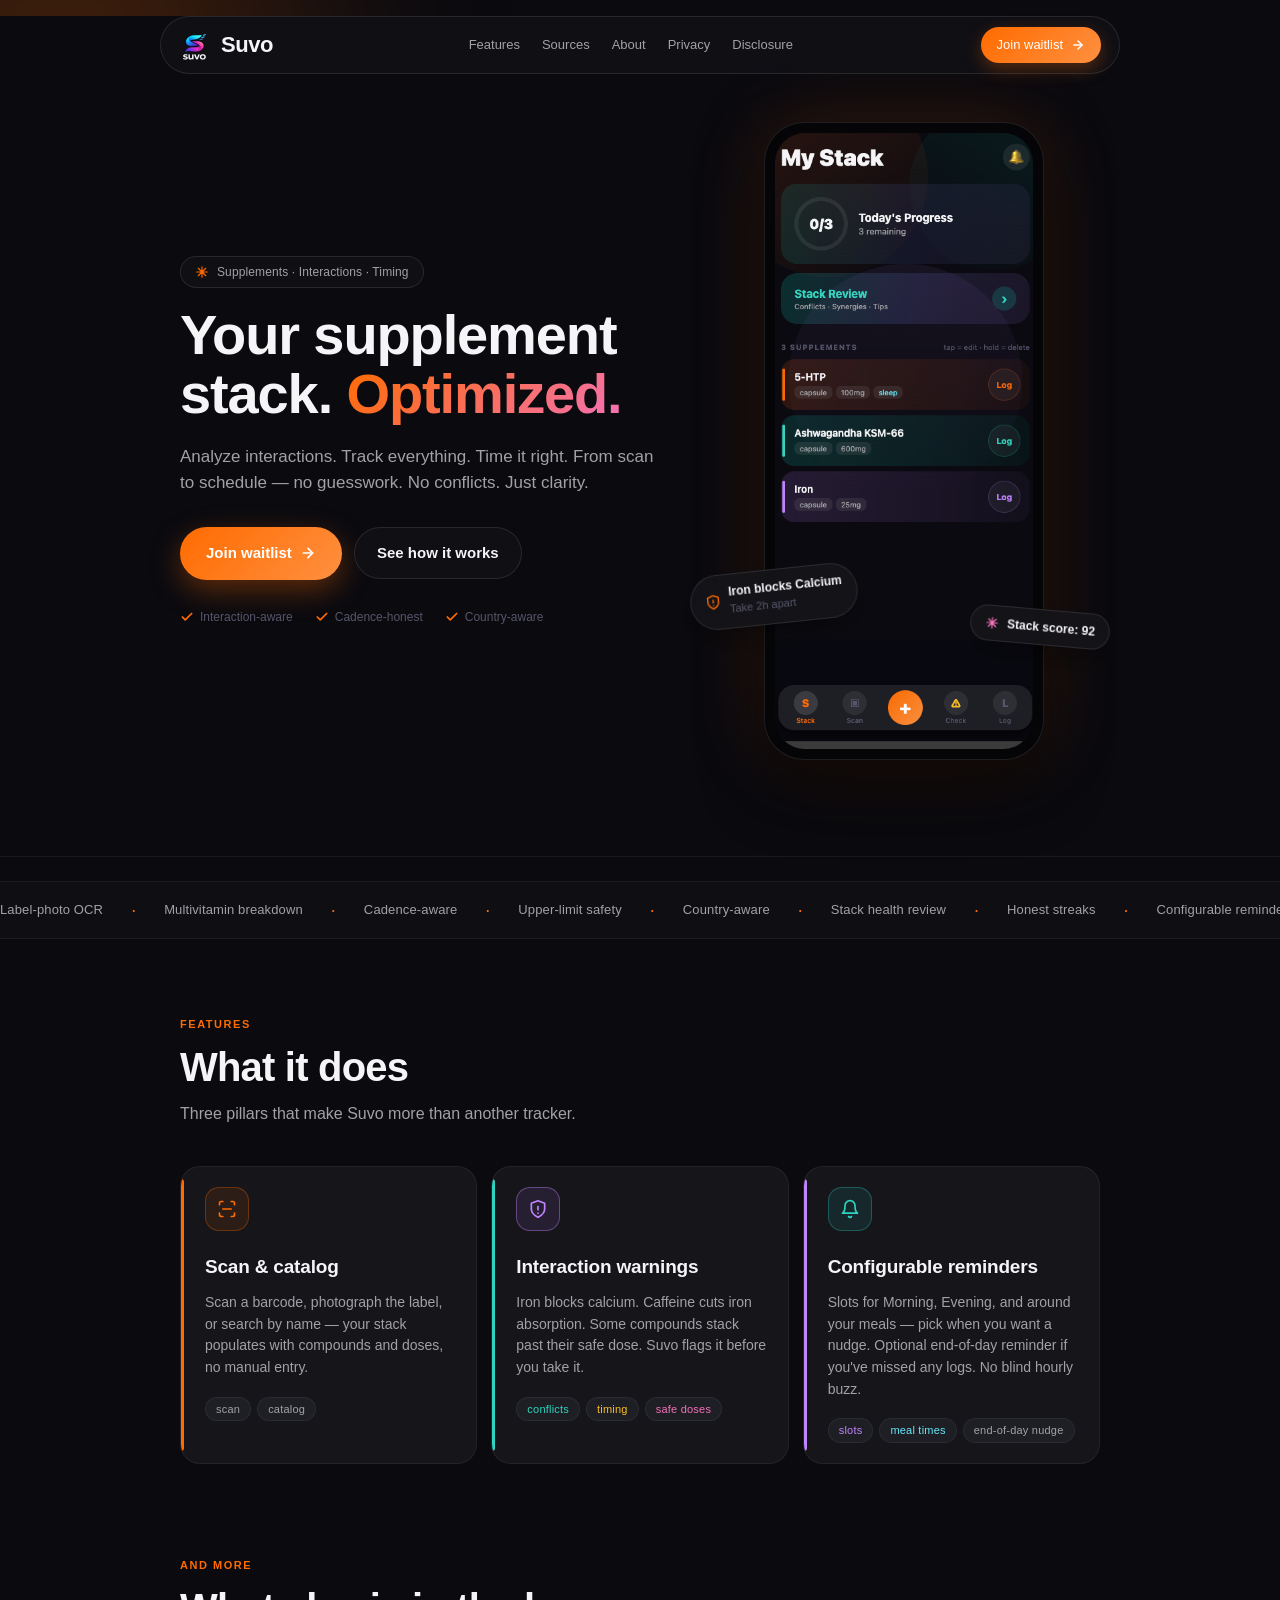
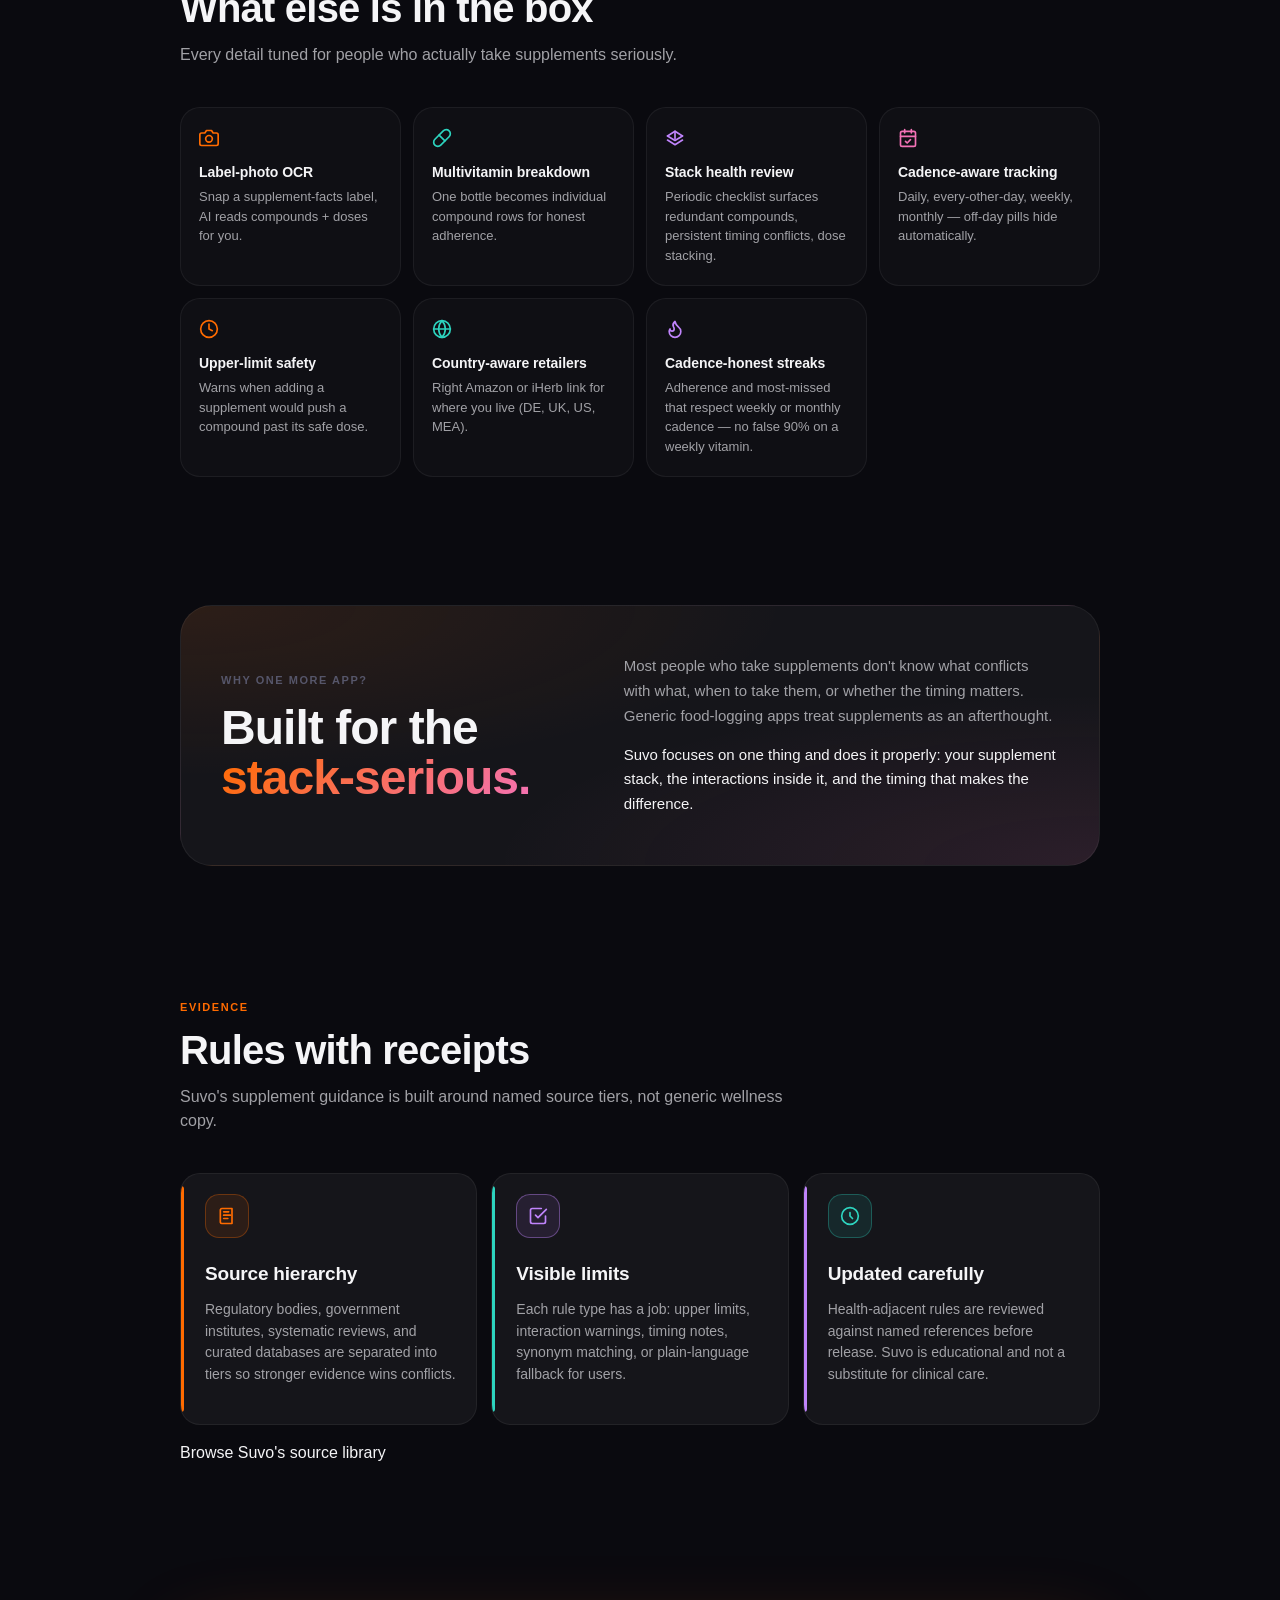
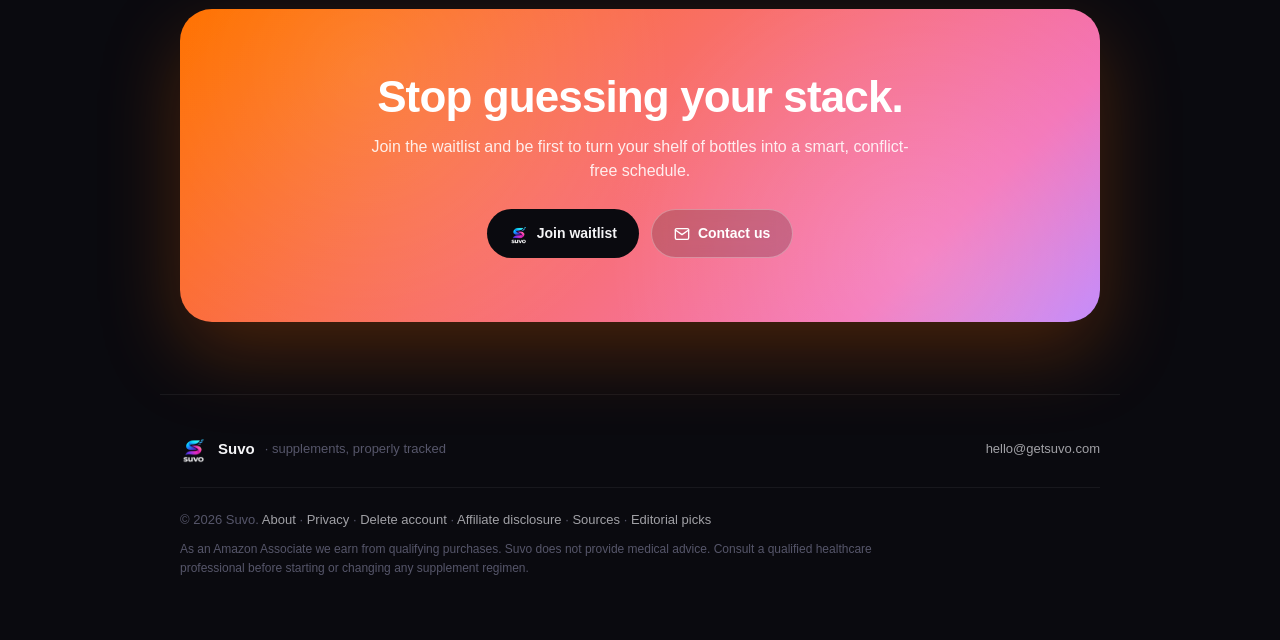
==== commit 86ef5ac8: "Improve trust and deployment hygiene" ====
--- a/index.html
+++ b/index.html
@@ -4,18 +4,65 @@
   <meta charset="utf-8" />
   <meta name="viewport" content="width=device-width,initial-scale=1" />
   <meta http-equiv="Content-Security-Policy" content="default-src 'self'; img-src 'self' https: data:; style-src 'self' 'unsafe-inline'; script-src 'self'; base-uri 'self'; form-action 'self'; frame-ancestors 'none'" />
-  <title>Suvo — Supplement tracking, interactions & timing</title>
-  <meta name="description" content="Suvo is a mobile app for people who take supplements seriously. Scan your stack, spot interactions, and time supplements around meals and sleep." />
+  <title>Supplement Tracker for Interactions &amp; Timing | Suvo</title>
+  <meta name="description" content="Suvo is a supplement tracker for scanning your stack, spotting interactions, and timing doses around meals and sleep. Build a clearer supplement schedule." />
+  <link rel="canonical" href="https://getsuvo.com/" />
   <link rel="stylesheet" href="style.css" />
   <link rel="icon" type="image/x-icon" href="assets/favicon.ico" />
   <link rel="icon" type="image/png" sizes="96x96" href="assets/favicon-96.png" />
   <link rel="icon" type="image/png" sizes="32x32" href="assets/favicon.png" />
   <link rel="apple-touch-icon" sizes="180x180" href="assets/apple-touch-icon.png" />
-  <meta property="og:title" content="Suvo — Supplement tracking, interactions & timing" />
+  <meta property="og:title" content="Supplement Tracker for Interactions &amp; Timing | Suvo" />
   <meta property="og:description" content="Scan your stack, spot interactions, and time supplements around meals and sleep." />
   <meta property="og:image" content="https://getsuvo.com/assets/og-image.png" />
   <meta property="og:type" content="website" />
+  <meta property="og:url" content="https://getsuvo.com/" />
+  <meta property="og:site_name" content="Suvo" />
   <meta name="twitter:card" content="summary_large_image" />
+  <meta name="twitter:title" content="Supplement Tracker for Interactions &amp; Timing | Suvo" />
+  <meta name="twitter:description" content="Scan your stack, spot interactions, and time supplements around meals and sleep." />
+  <meta name="twitter:image" content="https://getsuvo.com/assets/og-image.png" />
+  <meta name="theme-color" content="#0A0A0F" />
+  <script type="application/ld+json">
+  {
+    "@context": "https://schema.org",
+    "@graph": [
+      {
+        "@type": "Organization",
+        "@id": "https://getsuvo.com/#organization",
+        "name": "Suvo",
+        "url": "https://getsuvo.com/",
+        "logo": "https://getsuvo.com/assets/brand-mark.png",
+        "email": "hello@getsuvo.com",
+        "contactPoint": {
+          "@type": "ContactPoint",
+          "email": "hello@getsuvo.com",
+          "contactType": "customer support",
+          "availableLanguage": "en"
+        }
+      },
+      {
+        "@type": "WebSite",
+        "@id": "https://getsuvo.com/#website",
+        "name": "Suvo",
+        "url": "https://getsuvo.com/",
+        "publisher": { "@id": "https://getsuvo.com/#organization" },
+        "inLanguage": "en"
+      },
+      {
+        "@type": "SoftwareApplication",
+        "@id": "https://getsuvo.com/#app",
+        "name": "Suvo",
+        "applicationCategory": "HealthApplication",
+        "operatingSystem": "iOS, Android",
+        "description": "Suvo helps people catalog supplements, review interaction and timing conflicts, and build a clearer supplement schedule.",
+        "url": "https://getsuvo.com/",
+        "image": "https://getsuvo.com/assets/og-image.png",
+        "publisher": { "@id": "https://getsuvo.com/#organization" }
+      }
+    ]
+  }
+  </script>
 </head>
 <body>
   <div class="bg-blobs" aria-hidden="true">
@@ -32,11 +79,13 @@
       </a>
       <div class="nav-links">
         <a href="#features">Features</a>
+        <a href="sources/">Sources</a>
+        <a href="about.html">About</a>
         <a href="privacy.html">Privacy</a>
         <a href="affiliates.html">Disclosure</a>
       </div>
-      <a class="cta cta-sm" href="mailto:hello@getsuvo.com" aria-label="Get the Suvo app">
-        Get the app
+      <a class="cta cta-sm" href="mailto:hello@getsuvo.com?subject=Suvo%20waitlist" aria-label="Join the Suvo waitlist">
+        Join waitlist
         <svg class="icon" width="14" height="14" viewBox="0 0 24 24" fill="none" stroke="currentColor" stroke-width="2.5" stroke-linecap="round" stroke-linejoin="round" aria-hidden="true"><line x1="5" y1="12" x2="19" y2="12"/><polyline points="12 5 19 12 12 19"/></svg>
       </a>
     </nav>
@@ -53,8 +102,8 @@
           From scan to schedule — no guesswork. No conflicts. Just clarity.
         </p>
         <div class="hero-ctas">
-          <a class="cta" href="mailto:hello@getsuvo.com">
-            Get Suvo
+          <a class="cta" href="mailto:hello@getsuvo.com?subject=Suvo%20waitlist">
+            Join waitlist
             <svg class="icon" width="16" height="16" viewBox="0 0 24 24" fill="none" stroke="currentColor" stroke-width="2.5" stroke-linecap="round" stroke-linejoin="round" aria-hidden="true"><line x1="5" y1="12" x2="19" y2="12"/><polyline points="12 5 19 12 12 19"/></svg>
           </a>
           <a class="cta-ghost" href="#features">See how it works</a>
@@ -243,14 +292,46 @@
     </div>
   </section>
 
+  <section id="sources" class="features">
+    <div class="section-heading">
+      <span class="section-eyebrow">Evidence</span>
+      <h2>Rules with receipts</h2>
+      <p class="section-sub">Suvo's supplement guidance is built around named source tiers, not generic wellness copy.</p>
+    </div>
+    <div class="grid">
+      <article class="feature-card feature-card-orange">
+        <div class="feature-icon">
+          <svg width="20" height="20" viewBox="0 0 24 24" fill="none" stroke="currentColor" stroke-width="2" stroke-linecap="round" stroke-linejoin="round" aria-hidden="true"><path d="M4 19.5V5a2 2 0 0 1 2-2h12v18H6a2 2 0 0 1-2-1.5Z"/><path d="M8 7h6"/><path d="M8 11h8"/><path d="M8 15h5"/></svg>
+        </div>
+        <h3>Source hierarchy</h3>
+        <p>Regulatory bodies, government institutes, systematic reviews, and curated databases are separated into tiers so stronger evidence wins conflicts.</p>
+      </article>
+      <article class="feature-card feature-card-purple">
+        <div class="feature-icon">
+          <svg width="20" height="20" viewBox="0 0 24 24" fill="none" stroke="currentColor" stroke-width="2" stroke-linecap="round" stroke-linejoin="round" aria-hidden="true"><path d="M9 11l3 3L22 4"/><path d="M21 12v7a2 2 0 0 1-2 2H5a2 2 0 0 1-2-2V5a2 2 0 0 1 2-2h11"/></svg>
+        </div>
+        <h3>Visible limits</h3>
+        <p>Each rule type has a job: upper limits, interaction warnings, timing notes, synonym matching, or plain-language fallback for users.</p>
+      </article>
+      <article class="feature-card feature-card-teal">
+        <div class="feature-icon">
+          <svg width="20" height="20" viewBox="0 0 24 24" fill="none" stroke="currentColor" stroke-width="2" stroke-linecap="round" stroke-linejoin="round" aria-hidden="true"><path d="M12 8v4l3 3"/><circle cx="12" cy="12" r="10"/></svg>
+        </div>
+        <h3>Updated carefully</h3>
+        <p>Health-adjacent rules are reviewed against named references before release. Suvo is educational and not a substitute for clinical care.</p>
+      </article>
+    </div>
+    <p class="section-link"><a href="sources/">Browse Suvo's source library</a></p>
+  </section>
+
   <section id="support" class="cta-section">
     <div class="cta-box">
       <h2>Stop guessing your stack.</h2>
-      <p class="cta-sub">Download Suvo and turn your shelf of bottles into a smart, conflict-free schedule.</p>
+      <p class="cta-sub">Join the waitlist and be first to turn your shelf of bottles into a smart, conflict-free schedule.</p>
       <div class="cta-buttons">
-        <a class="cta-light" href="mailto:hello@getsuvo.com">
-          <svg class="icon" width="16" height="16" viewBox="0 0 24 24" fill="none" stroke="currentColor" stroke-width="2" stroke-linecap="round" stroke-linejoin="round" aria-hidden="true"><path d="M12 3v18M3 12h18M5.6 5.6l12.8 12.8M18.4 5.6L5.6 18.4"/></svg>
-          Get Suvo
+        <a class="cta-light" href="mailto:hello@getsuvo.com?subject=Suvo%20waitlist">
+          <img class="button-logo" src="assets/brand-mark.png" alt="" width="20" height="20" />
+          Join waitlist
         </a>
         <a class="cta-glass-on-brand" href="mailto:hello@getsuvo.com">
           <svg class="icon" width="16" height="16" viewBox="0 0 24 24" fill="none" stroke="currentColor" stroke-width="2" stroke-linecap="round" stroke-linejoin="round" aria-hidden="true"><path d="M4 4h16c1.1 0 2 .9 2 2v12c0 1.1-.9 2-2 2H4c-1.1 0-2-.9-2-2V6c0-1.1.9-2 2-2z"/><polyline points="22,6 12,13 2,6"/></svg>
@@ -270,7 +351,7 @@
       <a href="mailto:hello@getsuvo.com" class="footer-email">hello@getsuvo.com</a>
     </div>
     <div class="footer-legal">
-      <p>&copy; 2026 Suvo. <a href="privacy.html">Privacy</a> · <a href="affiliates.html">Affiliate disclosure</a></p>
+      <p>&copy; 2026 Suvo. <a href="about.html">About</a> · <a href="privacy.html">Privacy</a> · <a href="delete-account.html">Delete account</a> · <a href="affiliates.html">Affiliate disclosure</a> · <a href="sources/">Sources</a> · <a href="picks/">Editorial picks</a></p>
       <p class="fine">
         As an Amazon Associate we earn from qualifying purchases.
         Suvo does not provide medical advice. Consult a qualified healthcare professional
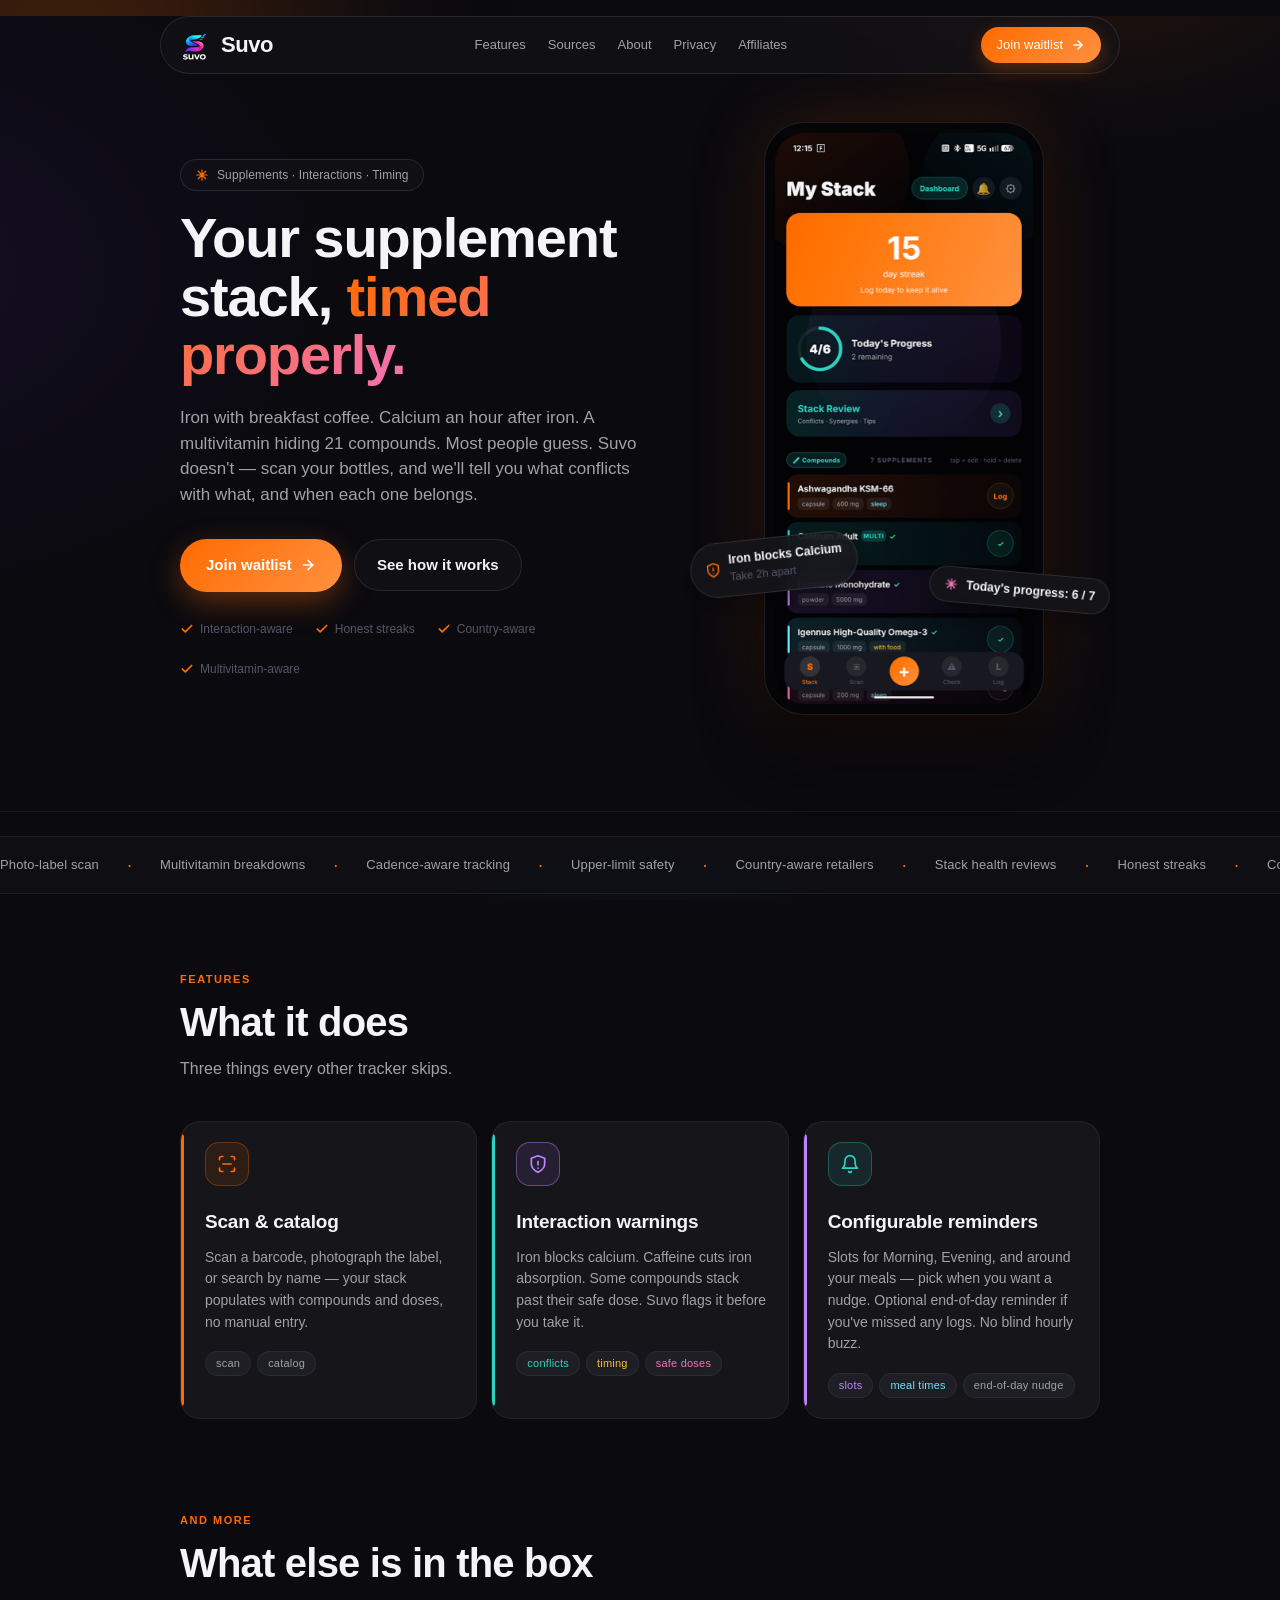
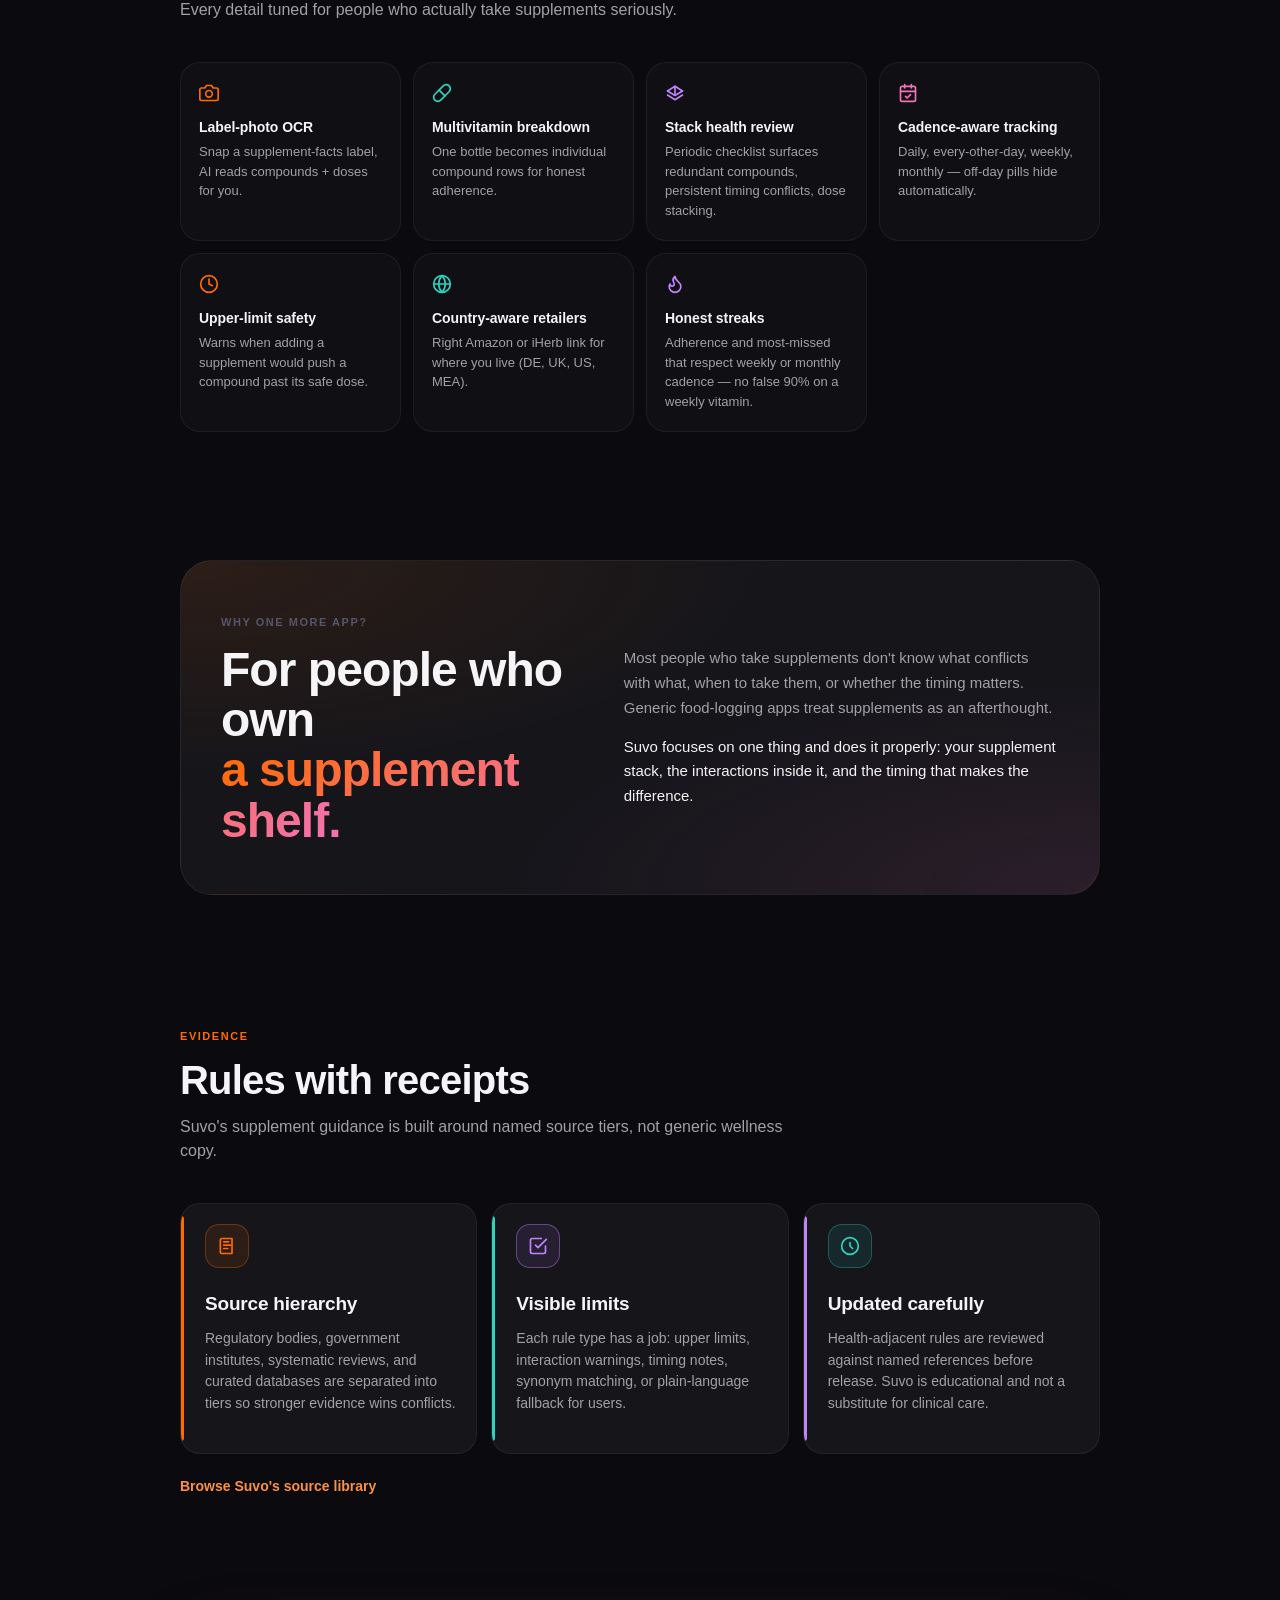
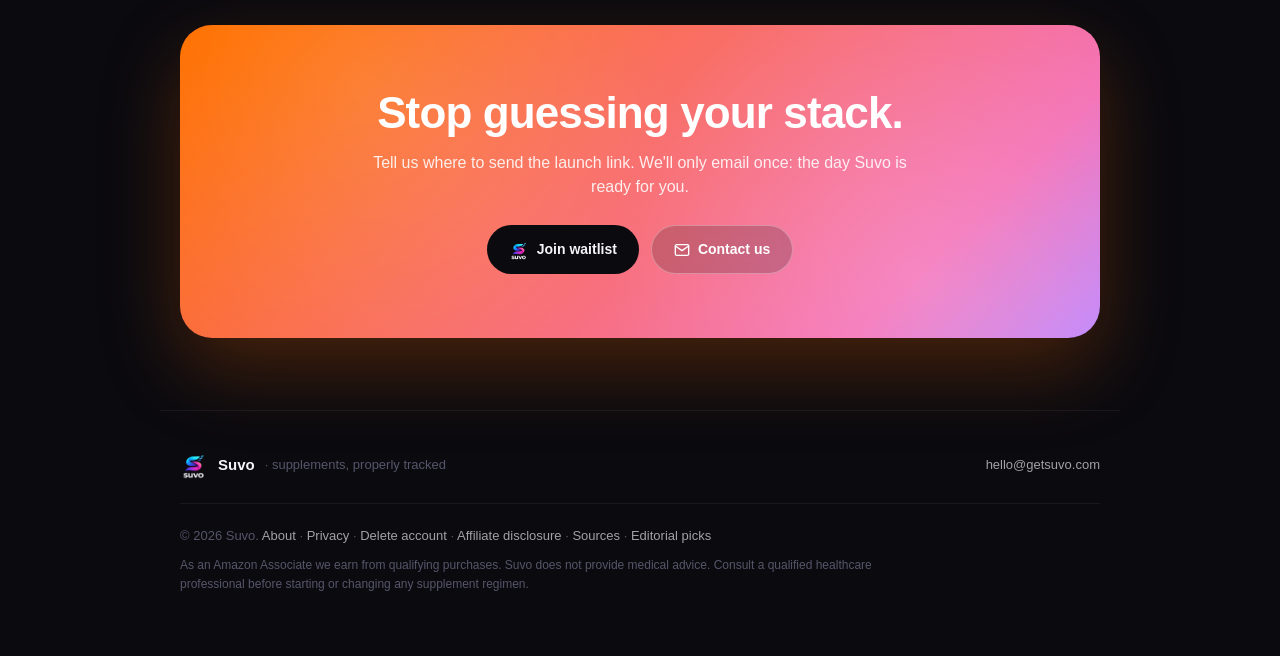
==== commit 1b092973: "copy(T-144): tighten landing page — concrete hero examples, real screenshot, multivitamin coverage W" ====
--- a/index.html
+++ b/index.html
@@ -82,7 +82,7 @@
         <a href="sources/">Sources</a>
         <a href="about.html">About</a>
         <a href="privacy.html">Privacy</a>
-        <a href="affiliates.html">Disclosure</a>
+        <a href="affiliates.html">Affiliates</a>
       </div>
       <a class="cta cta-sm" href="mailto:hello@getsuvo.com?subject=Suvo%20waitlist" aria-label="Join the Suvo waitlist">
         Join waitlist
@@ -96,10 +96,10 @@
           <svg class="icon" width="14" height="14" viewBox="0 0 24 24" fill="none" stroke="currentColor" stroke-width="2" stroke-linecap="round" stroke-linejoin="round" aria-hidden="true"><path d="M12 3v18M3 12h18M5.6 5.6l12.8 12.8M18.4 5.6L5.6 18.4"/></svg>
           Supplements · Interactions · Timing
         </span>
-        <h1>Your supplement stack. <span class="accent">Optimized.</span></h1>
+        <h1>Your supplement stack, <span class="accent">timed properly.</span></h1>
         <p class="lede">
-          Analyze interactions. Track everything. Time it right.
-          From scan to schedule — no guesswork. No conflicts. Just clarity.
+          Iron with breakfast coffee. Calcium an hour after iron. A multivitamin hiding 21 compounds.
+          Most people guess. Suvo doesn't — scan your bottles, and we'll tell you what conflicts with what, and when each one belongs.
         </p>
         <div class="hero-ctas">
           <a class="cta" href="mailto:hello@getsuvo.com?subject=Suvo%20waitlist">
@@ -115,17 +115,21 @@
           </li>
           <li>
             <svg class="icon check" width="14" height="14" viewBox="0 0 24 24" fill="none" stroke="currentColor" stroke-width="3" stroke-linecap="round" stroke-linejoin="round" aria-hidden="true"><polyline points="20 6 9 17 4 12"/></svg>
-            Cadence-honest
+            Honest streaks
           </li>
           <li>
             <svg class="icon check" width="14" height="14" viewBox="0 0 24 24" fill="none" stroke="currentColor" stroke-width="3" stroke-linecap="round" stroke-linejoin="round" aria-hidden="true"><polyline points="20 6 9 17 4 12"/></svg>
             Country-aware
           </li>
+          <li>
+            <svg class="icon check" width="14" height="14" viewBox="0 0 24 24" fill="none" stroke="currentColor" stroke-width="3" stroke-linecap="round" stroke-linejoin="round" aria-hidden="true"><polyline points="20 6 9 17 4 12"/></svg>
+            Multivitamin-aware
+          </li>
         </ul>
       </div>
       <div class="hero-shot" aria-hidden="true">
         <div class="phone">
-          <img src="img/my-stack.png" alt="Suvo My Stack screen showing Today's Progress, Stack Review, and three supplements: 5-HTP, Ashwagandha KSM-66, and Iron." />
+          <img src="img/my-stack.png" alt="Suvo My Stack screen with a 15-day streak, Today's Progress 4/6 with 2 remaining, Stack Review tile, and a list of seven supplements including Ashwagandha KSM-66, Centrum Adult Multi (21 compounds), Creatine Monohydrate, Igennus Omega-3, and Magnesium + L-Theanine." />
         </div>
         <div class="hero-badge hero-badge-left" aria-hidden="true">
           <svg class="icon" width="16" height="16" viewBox="0 0 24 24" fill="none" stroke="currentColor" stroke-width="2" stroke-linecap="round" stroke-linejoin="round"><path d="M12 22s8-4 8-10V5l-8-3-8 3v7c0 6 8 10 8 10z"/><line x1="12" y1="9" x2="12" y2="13"/><line x1="12" y1="17" x2="12.01" y2="17"/></svg>
@@ -136,7 +140,7 @@
         </div>
         <div class="hero-badge hero-badge-right" aria-hidden="true">
           <svg class="icon" width="14" height="14" viewBox="0 0 24 24" fill="none" stroke="currentColor" stroke-width="2" stroke-linecap="round" stroke-linejoin="round"><path d="M12 3v18M3 12h18M5.6 5.6l12.8 12.8M18.4 5.6L5.6 18.4"/></svg>
-          <span class="badge-title">Stack score: 92</span>
+          <span class="badge-title">Today's progress: 6 / 7</span>
         </div>
       </div>
     </div>
@@ -144,34 +148,34 @@
 
   <div class="marquee-band" aria-hidden="true">
     <div class="marquee-track">
-      <span class="marquee-item">Label-photo OCR</span>
-      <span class="marquee-dot">·</span>
-      <span class="marquee-item">Multivitamin breakdown</span>
-      <span class="marquee-dot">·</span>
-      <span class="marquee-item">Cadence-aware</span>
+      <span class="marquee-item">Photo-label scan</span>
+      <span class="marquee-dot">·</span>
+      <span class="marquee-item">Multivitamin breakdowns</span>
+      <span class="marquee-dot">·</span>
+      <span class="marquee-item">Cadence-aware tracking</span>
       <span class="marquee-dot">·</span>
       <span class="marquee-item">Upper-limit safety</span>
       <span class="marquee-dot">·</span>
-      <span class="marquee-item">Country-aware</span>
-      <span class="marquee-dot">·</span>
-      <span class="marquee-item">Stack health review</span>
+      <span class="marquee-item">Country-aware retailers</span>
+      <span class="marquee-dot">·</span>
+      <span class="marquee-item">Stack health reviews</span>
       <span class="marquee-dot">·</span>
       <span class="marquee-item">Honest streaks</span>
       <span class="marquee-dot">·</span>
       <span class="marquee-item">Configurable reminders</span>
       <span class="marquee-dot">·</span>
       <!-- duplicated for seamless scroll -->
-      <span class="marquee-item">Label-photo OCR</span>
-      <span class="marquee-dot">·</span>
-      <span class="marquee-item">Multivitamin breakdown</span>
-      <span class="marquee-dot">·</span>
-      <span class="marquee-item">Cadence-aware</span>
+      <span class="marquee-item">Photo-label scan</span>
+      <span class="marquee-dot">·</span>
+      <span class="marquee-item">Multivitamin breakdowns</span>
+      <span class="marquee-dot">·</span>
+      <span class="marquee-item">Cadence-aware tracking</span>
       <span class="marquee-dot">·</span>
       <span class="marquee-item">Upper-limit safety</span>
       <span class="marquee-dot">·</span>
-      <span class="marquee-item">Country-aware</span>
-      <span class="marquee-dot">·</span>
-      <span class="marquee-item">Stack health review</span>
+      <span class="marquee-item">Country-aware retailers</span>
+      <span class="marquee-dot">·</span>
+      <span class="marquee-item">Stack health reviews</span>
       <span class="marquee-dot">·</span>
       <span class="marquee-item">Honest streaks</span>
       <span class="marquee-dot">·</span>
@@ -184,7 +188,7 @@
     <div class="section-heading">
       <span class="section-eyebrow">Features</span>
       <h2>What it does</h2>
-      <p class="section-sub">Three pillars that make Suvo more than another tracker.</p>
+      <p class="section-sub">Three things every other tracker skips.</p>
     </div>
     <div class="grid">
       <article class="feature-card feature-card-orange">
@@ -264,7 +268,7 @@
       </div>
       <div class="more-card more-card-purple">
         <svg class="more-icon" width="20" height="20" viewBox="0 0 24 24" fill="none" stroke="currentColor" stroke-width="2" stroke-linecap="round" stroke-linejoin="round"><path d="M8.5 14.5A2.5 2.5 0 0 0 11 12c0-1.38-.5-2-1-3-1.072-2.143-.224-4.054 2-6 .5 2.5 2 4.9 4 6.5 2 1.6 3 3.5 3 5.5a7 7 0 1 1-14 0c0-1.153.433-2.294 1-3a2.5 2.5 0 0 0 2.5 2.5z"/></svg>
-        <div class="more-title">Cadence-honest streaks</div>
+        <div class="more-title">Honest streaks</div>
         <div class="more-body">Adherence and most-missed that respect weekly or monthly cadence — no false 90% on a weekly vitamin.</div>
       </div>
     </div>
@@ -275,7 +279,7 @@
       <div class="why-grid">
         <div class="why-left">
           <span class="why-eyebrow">Why one more app?</span>
-          <h2>Built for the<br><span class="text-gradient">stack-serious.</span></h2>
+          <h2>For people who own<br><span class="text-gradient">a supplement shelf.</span></h2>
         </div>
         <div class="why-right">
           <p class="why-secondary">
@@ -327,7 +331,7 @@
   <section id="support" class="cta-section">
     <div class="cta-box">
       <h2>Stop guessing your stack.</h2>
-      <p class="cta-sub">Join the waitlist and be first to turn your shelf of bottles into a smart, conflict-free schedule.</p>
+      <p class="cta-sub">Tell us where to send the launch link. We'll only email once: the day Suvo is ready for you.</p>
       <div class="cta-buttons">
         <a class="cta-light" href="mailto:hello@getsuvo.com?subject=Suvo%20waitlist">
           <img class="button-logo" src="assets/brand-mark.png" alt="" width="20" height="20" />
--- a/style.css
+++ b/style.css
@@ -48,9 +48,51 @@
 
 body {
   background-color: var(--bg);
+  /* Ambient static glow layer — applies to every page (home + subpages).
+     Home additionally renders animated .bg-blobs on top via index.html. */
+  background-image:
+    radial-gradient(600px 400px at 85% -10%, rgba(255,107,0,0.12), transparent 60%),
+    radial-gradient(700px 500px at -10% 30%, rgba(124,58,237,0.10), transparent 65%),
+    radial-gradient(500px 400px at 50% 120%, rgba(45,212,191,0.08), transparent 60%);
+  background-attachment: fixed;
   min-height: 100vh;
   position: relative;
   overflow-x: hidden;
+}
+
+/* ---------- Subpage h1 gradient (privacy / affiliates / delete-account / picks / sources / 404) ---------- */
+/* Targets <main> h1 only — home page h1 is inside <header class="hero">, not affected. */
+
+main h1 {
+  background: linear-gradient(135deg, var(--brand) 0%, var(--pink) 100%);
+  -webkit-background-clip: text;
+  background-clip: text;
+  color: transparent;
+  letter-spacing: -0.02em;
+}
+
+/* Glass-pill "Back to Suvo" link on legal subpages */
+.legal > p:first-child a,
+main > p:first-child a[href$="index.html"] {
+  display: inline-flex;
+  align-items: center;
+  gap: 6px;
+  padding: 6px 14px;
+  background: rgba(21, 21, 26, 0.55);
+  border: 1px solid var(--border-light);
+  border-radius: var(--radius-full);
+  backdrop-filter: blur(10px);
+  -webkit-backdrop-filter: blur(10px);
+  color: var(--text-secondary);
+  font-size: 13px;
+  text-decoration: none;
+  transition: background 0.15s ease, color 0.15s ease;
+}
+.legal > p:first-child a:hover,
+main > p:first-child a[href$="index.html"]:hover {
+  background: rgba(30, 30, 37, 0.75);
+  color: var(--text);
+  opacity: 1;
 }
 
 /* ---------- Animated ambient gradient blobs ---------- */
@@ -678,6 +720,19 @@
   max-width: 640px;
 }
 
+.section-link {
+  margin: 22px 0 0;
+  font-size: 14px;
+}
+.section-link a {
+  color: var(--brand-light);
+  font-weight: 600;
+}
+.section-link a:hover {
+  color: var(--brand);
+  opacity: 1;
+}
+
 /* ---------- Feature cards (with icon-in-badge) ---------- */
 
 .feature-card {
@@ -913,6 +968,12 @@
 }
 .cta-light:hover { transform: scale(1.04); opacity: 1; }
 .cta-light .icon { color: var(--brand); }
+.button-logo {
+  width: 20px;
+  height: 20px;
+  display: block;
+  flex-shrink: 0;
+}
 
 .cta-glass-on-brand {
   display: inline-flex;
